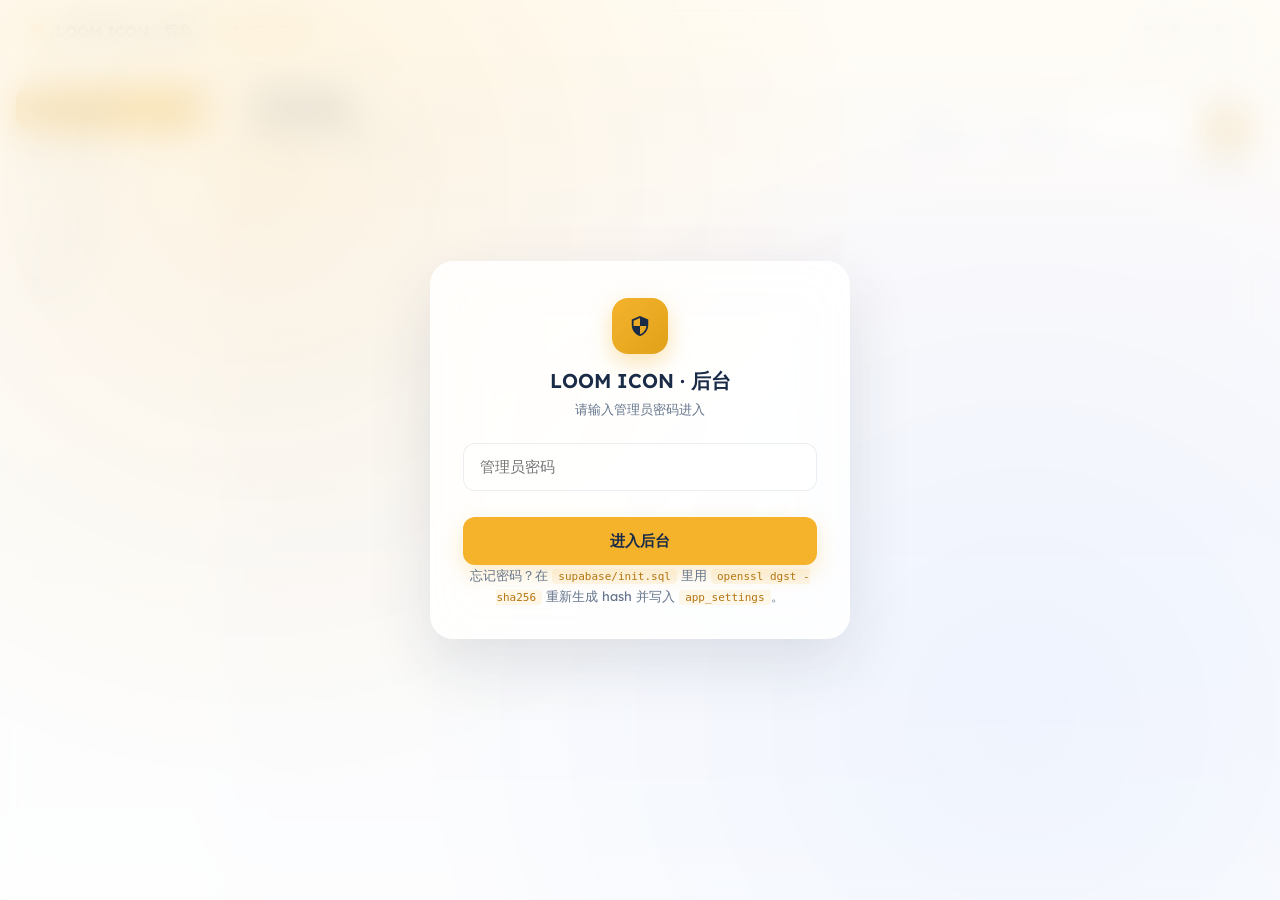
==== admin.html @ 490a71e6 "重构：Supabase 后台管理 + 目录整理 - 新增 admin.html 后台（图标/分类 CRUD、批量上传、数据导入、密码设置） - 数据迁移到 Supabase，移除本地 icon-lis" ====
<!DOCTYPE html>
<html lang="zh-CN">
<head>
<meta charset="UTF-8">
<meta name="viewport" content="width=device-width, initial-scale=1.0">
<title>LOOM ICON · 后台管理</title>

<link rel="icon" href="assets/favicon.png" sizes="32x32" type="image/png">
<link rel="stylesheet" href="https://cdn.jsdelivr.net/npm/font-awesome@4.7.0/css/font-awesome.min.css">
<link rel="preconnect" href="https://fonts.googleapis.com">
<link rel="preconnect" href="https://fonts.gstatic.com" crossorigin>
<link href="https://fonts.googleapis.com/css2?family=Lexend:wght@400;500;600&display=swap" rel="stylesheet">
<link rel="stylesheet" href="css/styles.css">
<link rel="stylesheet" href="css/admin.css">
<style>
  body.admin-page { padding: 0; }
</style>
</head>
<body class="admin-page">

<!-- ============== 登录遮罩 ============== -->
<div class="admin-login-mask" id="admin-login">
  <div class="admin-login-card">
    <div class="admin-login-header">
      <span class="admin-login-logo">
        <svg xmlns="http://www.w3.org/2000/svg" viewBox="0 0 24 24" width="22" height="22" fill="currentColor">
          <path d="M12 1L3 5v6c0 5.55 3.84 10.74 9 12 5.16-1.26 9-6.45 9-12V5l-9-4zm0 10.99h7c-.53 4.12-3.28 7.79-7 8.94V12H5V6.3l7-3.11v8.8z"></path>
        </svg>
      </span>
      <h2>LOOM ICON · 后台</h2>
      <p>请输入管理员密码进入</p>
    </div>
    <input type="password" class="admin-login-input" id="admin-pwd" placeholder="管理员密码" autocomplete="off">
    <p class="admin-login-error" id="admin-pwd-error"></p>
    <button class="admin-login-btn" id="admin-pwd-submit">进入后台</button>
    <p class="admin-login-hint">忘记密码？在 <code>supabase/init.sql</code> 里用 <code>openssl dgst -sha256</code> 重新生成 hash 并写入 <code>app_settings</code>。</p>
  </div>
</div>

<!-- ============== 后台主框架 ============== -->
<div class="admin-shell" id="admin-shell" hidden>

  <!-- 顶部 -->
  <header class="admin-top">
    <div class="admin-top-left">
      <span class="admin-logo">
        <svg xmlns="http://www.w3.org/2000/svg" viewBox="0 0 24 24" width="20" height="20" fill="currentColor">
          <path d="M12 1L3 5v6c0 5.55 3.84 10.74 9 12 5.16-1.26 9-6.45 9-12V5l-9-4z"></path>
        </svg>
        LOOM ICON · 后台
      </span>
      <a class="admin-go-public" href="./index.html" target="_blank">
        <svg xmlns="http://www.w3.org/2000/svg" viewBox="0 0 24 24" width="14" height="14" fill="currentColor"><path d="M14 3v2h3.59l-9.83 9.83 1.41 1.41L19 6.41V10h2V3h-7zM19 19H5V5h7V3H5c-1.11 0-2 .9-2 2v14c0 1.1.89 2 2 2h14c1.1 0 2-.9 2-2v-7h-2v7z"></path></svg>
        打开公开站
      </a>
    </div>
    <div class="admin-top-right">
      <span class="admin-user" id="admin-user">管理员</span>
      <button class="admin-logout" id="admin-logout">退出</button>
    </div>
  </header>

  <div class="admin-body">
    <!-- 侧栏 -->
    <aside class="admin-side">
      <nav class="admin-nav">
        <button class="admin-nav-item active" data-view="icons">
          <svg viewBox="0 0 24 24" width="16" height="16" fill="currentColor"><path d="M12 2C6.48 2 2 6.48 2 12s4.48 10 10 10 10-4.48 10-10S17.52 2 12 2zm-1 17.93c-3.94-.49-7-3.85-7-7.93 0-.62.08-1.21.21-1.79L9 15v1c0 1.1.9 2 2 2v1.93zm6.9-2.54c-.26-.81-1-1.39-1.9-1.39h-1v-3c0-.55-.45-1-1-1H8v-2h2c.55 0 1-.45 1-1V7h2c1.1 1.1 2 2 2 2v3h2c1.1 0 2 .9 2 2v2.93z"></path></svg>
          图标管理
        </button>
        <button class="admin-nav-item" data-view="categories">
          <svg viewBox="0 0 24 24" width="16" height="16" fill="currentColor"><path d="M10 4H4c-1.1 0-2 .9-2 2v12c0 1.1.9 2 2 2h16c1.1 0 2-.9 2-2V8c0-1.1-.9-2-2-2h-8l-2-2z"></path></svg>
          分类管理
        </button>
        <button class="admin-nav-item" data-view="upload">
          <svg viewBox="0 0 24 24" width="16" height="16" fill="currentColor"><path d="M9 16h6v-6h4l-7-7-7 7h4zm-4 2h14v2H5z"></path></svg>
          批量上传
        </button>
        <button class="admin-nav-item" data-view="import">
          <svg viewBox="0 0 24 24" width="16" height="16" fill="currentColor"><path d="M19 9h-4V3H5v1l7 3v6l-7 3v1h14z"></path></svg>
          数据导入
        </button>
        <button class="admin-nav-item" data-view="settings">
          <svg viewBox="0 0 24 24" width="16" height="16" fill="currentColor"><path d="M19.43 12.98c.04-.32.07-.64.07-.98 0-.34-.03-.66-.07-.98l2.11-1.65c.19-.15.24-.42.12-.64l-2-3.46c-.12-.22-.39-.3-.61-.22l-2.49 1c-.52-.4-1.08-.73-1.69-.98l-.38-2.65C14.46 2.18 14.25 2 14 2h-4c-.25 0-.46.18-.49.42l-.38 2.65c-.61.25-1.17.59-1.69.98l-2.49-1c-.23-.09-.49 0-.61.22l-2 3.46c-.13.22-.07.49.12.64l2.11 1.65c-.04.32-.07.65-.07.98 0 .33.03.66.07.98l-2.11 1.65c-.19.15-.24.42-.12.64l2 3.46c.12.22.39.3.61.22l2.49-1c.52.4 1.08.73 1.69.98l.38 2.65c.03.24.24.42.49.42h4c.25 0 .46-.18.49-.42l.38-2.65c.61-.25 1.17-.59 1.69-.98l2.49 1c.23.09.49 0 .61-.22l2-3.46c.12-.22.07-.49-.12-.64l-2.11-1.65zM12 15.5c-1.93 0-3.5-1.57-3.5-3.5s1.57-3.5 3.5-3.5 3.5 1.57 3.5 3.5-1.57 3.5-3.5 3.5z"></path></svg>
          设置
        </button>
      </nav>
    </aside>

    <!-- 主区域 -->
    <main class="admin-main">

      <!-- 图标管理 -->
      <section class="admin-view active" data-view="icons">
        <div class="admin-view-head">
          <div>
            <h1>图标管理</h1>
            <p>共 <span id="icons-total">0</span> 个图标 · 选择分类筛选</p>
          </div>
          <div class="admin-view-tools">
            <select class="admin-select" id="icons-filter-cat">
              <option value="">全部分类</option>
            </select>
            <input type="text" class="admin-input admin-input-search" id="icons-filter-search" placeholder="搜索名称...">
            <button class="admin-btn admin-btn-primary" id="btn-add-icon">+ 新增图标</button>
          </div>
        </div>
        <div class="admin-card-grid" id="icons-grid"></div>
        <div class="admin-empty" id="icons-empty" hidden>暂无图标</div>
      </section>

      <!-- 分类管理 -->
      <section class="admin-view" data-view="categories">
        <div class="admin-view-head">
          <div>
            <h1>分类管理</h1>
            <p>共 <span id="cats-total">0</span> 个分类 · 上锁分类在公开端默认不可见</p>
          </div>
          <div class="admin-view-tools">
            <button class="admin-btn admin-btn-primary" id="btn-add-cat">+ 新增分类</button>
          </div>
        </div>
        <div class="admin-table-wrap">
          <table class="admin-table">
            <thead>
              <tr>
                <th>名称</th><th>Slug</th><th>图标数</th><th>排序</th><th>上锁</th><th>操作</th>
              </tr>
            </thead>
            <tbody id="cats-tbody"></tbody>
          </table>
        </div>
      </section>

      <!-- 批量上传 -->
      <section class="admin-view" data-view="upload">
        <div class="admin-view-head">
          <div>
            <h1>批量上传 SVG</h1>
            <p>支持拖拽 / 选择多个 .svg 文件，自动取文件名作为标题</p>
          </div>
        </div>
        <div class="admin-card">
          <div class="admin-upload-row">
            <label>目标分类</label>
            <select class="admin-select" id="upload-cat"></select>
          </div>
          <div class="admin-upload-drop" id="upload-drop">
            <input type="file" accept=".svg,image/svg+xml" multiple id="upload-files" hidden>
            <p class="admin-upload-hint">点击或拖拽 .svg 文件到此处</p>
            <p class="admin-upload-hint-sub">支持多选，文件名将作为标题（可后续编辑）</p>
          </div>
          <div class="admin-upload-list" id="upload-list"></div>
          <div class="admin-upload-actions">
            <button class="admin-btn admin-btn-primary" id="btn-upload-confirm" disabled>开始上传</button>
            <button class="admin-btn" id="btn-upload-clear">清空</button>
          </div>
          <div class="admin-upload-progress" id="upload-progress" hidden>
            <div class="admin-progress-bar"><div class="admin-progress-fill" id="upload-progress-fill"></div></div>
            <p id="upload-progress-text">0 / 0</p>
          </div>
        </div>
      </section>

      <!-- 数据导入 -->
      <section class="admin-view" data-view="import">
        <div class="admin-view-head">
          <div>
            <h1>数据导入</h1>
            <p>将本地的 icon-list.json 一次性导入到 Supabase（按分类名匹配，已存在同名分类会复用）</p>
          </div>
        </div>
        <div class="admin-card">
          <div class="admin-upload-drop" id="import-drop">
            <input type="file" accept=".json,application/json" id="import-file" hidden>
            <p class="admin-upload-hint">点击或拖拽 icon-list.json 到此处</p>
            <p class="admin-upload-hint-sub">导入前会自动匹配/创建分类</p>
          </div>
          <div class="admin-import-preview" id="import-preview"></div>
          <div class="admin-upload-actions">
            <button class="admin-btn admin-btn-primary" id="btn-import-confirm" disabled>开始导入</button>
            <button class="admin-btn" id="btn-import-clear">清空</button>
          </div>
          <div class="admin-upload-progress" id="import-progress" hidden>
            <div class="admin-progress-bar"><div class="admin-progress-fill" id="import-progress-fill"></div></div>
            <p id="import-progress-text">0 / 0</p>
          </div>
        </div>
      </section>

      <!-- 设置 -->
      <section class="admin-view" data-view="settings">
        <div class="admin-view-head">
          <div>
            <h1>设置</h1>
            <p>修改管理员密码 / 解锁密码</p>
          </div>
        </div>
        <div class="admin-card admin-settings-card">
          <h3>修改后台管理员密码</h3>
          <input type="password" class="admin-input" id="new-admin-pwd" placeholder="新管理员密码">
          <button class="admin-btn admin-btn-primary" id="btn-change-admin">修改</button>
          <hr>
          <h3>修改公开端解锁密码</h3>
          <input type="password" class="admin-input" id="new-unlock-pwd" placeholder="新解锁密码">
          <button class="admin-btn admin-btn-primary" id="btn-change-unlock">修改</button>
        </div>
      </section>

    </main>
  </div>
</div>

<!-- ============== 图标编辑/新增 弹窗 ============== -->
<div class="admin-modal" id="icon-modal" hidden>
  <div class="admin-modal-mask"></div>
  <div class="admin-modal-card">
    <button class="admin-modal-close" data-close="icon-modal">×</button>
    <h2 id="icon-modal-title">新增图标</h2>
    <div class="admin-form-row">
      <label>名称</label>
      <input type="text" class="admin-input" id="im-name" placeholder="图标名称（中文）">
    </div>
    <div class="admin-form-row">
      <label>分类</label>
      <select class="admin-select" id="im-cat"></select>
    </div>
    <div class="admin-form-row">
      <label>排序（数字越小越靠前）</label>
      <input type="number" class="admin-input" id="im-order" value="0">
    </div>
    <div class="admin-form-row">
      <label>SVG 代码</label>
      <textarea class="admin-input admin-textarea" id="im-svg" rows="6"></textarea>
    </div>
    <div class="admin-form-row">
      <label>预览</label>
      <div class="admin-preview-box" id="im-preview"></div>
    </div>
    <div class="admin-form-actions">
      <button class="admin-btn" data-close="icon-modal">取消</button>
      <button class="admin-btn admin-btn-primary" id="im-save">保存</button>
    </div>
  </div>
</div>

<!-- ============== 分类编辑/新增 弹窗 ============== -->
<div class="admin-modal" id="cat-modal" hidden>
  <div class="admin-modal-mask"></div>
  <div class="admin-modal-card">
    <button class="admin-modal-close" data-close="cat-modal">×</button>
    <h2 id="cat-modal-title">新增分类</h2>
    <div class="admin-form-row">
      <label>分类名</label>
      <input type="text" class="admin-input" id="cm-name" placeholder="分类显示名">
    </div>
    <div class="admin-form-row">
      <label>Slug（用于程序标识，只能英文/数字/-）</label>
      <input type="text" class="admin-input" id="cm-slug" placeholder="english-slug">
    </div>
    <div class="admin-form-row">
      <label>排序</label>
      <input type="number" class="admin-input" id="cm-order" value="0">
    </div>
    <div class="admin-form-row">
      <label class="admin-toggle-label">
        <input type="checkbox" id="cm-locked">
        <span>上锁（公开端默认不可见）</span>
      </label>
    </div>
    <div class="admin-form-actions">
      <button class="admin-btn" data-close="cat-modal">取消</button>
      <button class="admin-btn admin-btn-primary" id="cm-save">保存</button>
    </div>
  </div>
</div>

<!-- Toast -->
<div class="admin-toast-host" id="admin-toast-host"></div>

<script src="js/config.js"></script>
<script src="js/supabase.js"></script>
<script src="js/admin.js"></script>
</body>
</html>
---- css/styles.css ----
/* 基础重置 - 精简版 */
* {
  margin: 0;
  padding: 0;
  box-sizing: border-box;
}

body {
  font-family: sans-serif;
  background-color: #fff;
  /* 通透渐变画布：顶部暖奶油 → 浅蓝灰 → 纯白，增加中间过渡色让分界更柔和 */
  background-image: linear-gradient(180deg,
    #fdf6e8 0%,
    #f9f1e3 100px,
    #f3eef3 260px,
    #eef1f9 520px,
    #f4f6fa 800px,
    #ffffff calc(100% - 40px));
  background-repeat: no-repeat;
  min-height: 1024px;
  scroll-behavior: smooth;
  scroll-padding-top: 80px;
}

/* 头部核心样式 */
header {
  /* 顶部 bar 去掉独立背景，和下方渐变画布自然融为一体 */
  background-color: transparent !important;
  padding: 1rem 2rem;
  width: 100%;
}

.header-container {
  max-width: 1560px;
  margin: 0 auto;
  display: flex;
  align-items: center;
  justify-content: space-between;
  padding: 0 160px;
  width: 100%;
}

/* Logo样式 - 仅保留必要!important */
.logo {
  font-size: 0.75rem;
  color: #1a2b48;
  font-family: 'Lexend', sans-serif;
  font-weight: 300;
  letter-spacing: 1px;
  text-transform: uppercase;
  margin-left: 0;
  background: url(../assets/logo.svg) left center no-repeat;
  background-size: 24px 24px !important;
  padding-left: 34px;
  height: 40px;
  line-height: 40px;
  display: inline-block;
  background-color: transparent;
}

/* 头部右侧按钮容器 - GitHub+锁按钮 */
.header-right {
  display: flex;
  align-items: center;
  padding: 0;
  margin-right: 0;
  gap: 8px;
}

/* GitHub按钮 - 无冗余!important */
.github-btn {
  display: inline-flex;
  align-items: center;
  justify-content: center;
  width: 36px;
  height: 36px;
  border-radius: 8px;
  color: #333;
  text-decoration: none;
  transition: background-color 0.2s ease;
  background-color: transparent;
  margin-right: 0;
  padding: 4px;
}

.github-btn:hover {
  background-color: #e1e6f0;
  color: #000;
}

.github-logo {
  display: flex;
  align-items: center;
  justify-content: center;
  width: 100%;
  height: 100%;
}

.github-logo svg {
  display: block;
  flex-shrink: 0;
  width: 18px;
  height: 18px;
}

/* 锁按钮 - 与GitHub按钮统一 */
.auth-btn {
  display: inline-flex;
  align-items: center;
  justify-content: center;
  width: 36px;
  height: 36px;
  border-radius: 8px;
  color: inherit;
  background-color: transparent;
  border: none;
  cursor: pointer;
  transition: background-color 0.2s ease;
  padding: 4px;
}

.auth-btn svg {
  display: block;
  flex-shrink: 0;
  width: 20px;
  height: 20px;
}

.auth-btn:hover {
  background-color: #e1e6f0;
}

/* 管理员后台入口按钮（和 GitHub / 锁按钮同风格） */
.admin-btn {
  display: inline-flex;
  align-items: center;
  justify-content: center;
  width: 36px;
  height: 36px;
  border-radius: 8px;
  color: inherit;
  background-color: transparent;
  text-decoration: none;
  cursor: pointer;
  transition: background-color 0.2s ease;
  padding: 4px;
}
.admin-btn svg {
  display: block;
  flex-shrink: 0;
  width: 20px;
  height: 20px;
}
.admin-btn:hover {
  background-color: #e1e6f0;
}

/* 深色模式适配 - 头部按钮 */
@media (prefers-color-scheme: dark) {
  .github-btn, .auth-btn, .admin-btn {
    color: #fff;
  }
  .github-btn:hover, .auth-btn:hover, .admin-btn:hover {
    background-color: #444;
  }
}

.all-icons-btn, .collect-btn {
  display: none;
}

/* 标题横幅 - 精简冗余!important */
.title-banner {
  display: flex;
  align-items: center;
  justify-content: center;
  margin-bottom: 16px;
  position: relative;
}

.banner-right-wrap {
  background-color: rgba(255, 255, 255, 0.55);
  backdrop-filter: blur(12px) saturate(1.5);
  -webkit-backdrop-filter: blur(12px) saturate(1.5);
  border: 1px solid rgba(255, 255, 255, 0.7);
  box-shadow: 0 6px 20px rgba(245, 179, 44, 0.08);
  border-radius: 9999px;
  display: inline-flex;
  align-items: center;
  height: 36px;
  padding-right: 20px;
  position: relative;
  width: fit-content;
}

.banner-left {
  background-color: #000;
  color: #F5B32C;
  font-size: 14px;
  font-weight: 500;
  padding: 0 12px;
  line-height: 28px;
  border-radius: 9999px;
  letter-spacing: 1px;
  font-family: 'Lexend', sans-serif;
  text-transform: uppercase;
  position: absolute;
  left: 4px;
  top: 4px;
  bottom: 4px;
  margin: auto 0;
  height: 28px;
}

.banner-right {
  color: #64748b;
  font-size: 13px;
  font-weight: 400;
  font-family: 'Lexend', sans-serif;
  text-transform: uppercase;
  padding-left: calc(80px + 4px + 16px);
  white-space: nowrap;
  line-height: 40px;
}

/* Hero区域 - 精简版 */
.hero {
  background-color: transparent;
  padding: 6rem 2rem 8rem;
  text-align: center;
  position: relative;
  min-height: 320px;
  overflow: hidden;
}

/* 通透氛围光斑：暖黄(左) + 淡蓝(右)，营造柔和呼吸感 */
.hero::before,
.hero::after {
  content: "";
  position: absolute;
  border-radius: 50%;
  pointer-events: none;
  z-index: 0;
  filter: blur(60px);
}
.hero::before {
  width: 680px;
  height: 680px;
  top: -240px;
  left: -160px;
  background: radial-gradient(circle, rgba(245, 179, 44, 0.24) 0%, rgba(245, 179, 44, 0.08) 30%, rgba(245, 179, 44, 0.02) 55%, transparent 80%);
}
.hero::after {
  width: 720px;
  height: 720px;
  bottom: -320px;
  right: -200px;
  background: radial-gradient(circle, rgba(148, 182, 255, 0.22) 0%, rgba(148, 182, 255, 0.07) 30%, rgba(148, 182, 255, 0.02) 55%, transparent 80%);
}

.hero > * {
  position: relative;
  z-index: 1;
  margin-top: 0;
  margin-bottom: 1.5rem;
}

.hero h1 {
  font-size: 2.5rem;
  color: #111827;
  margin-bottom: 1.5rem;
  font-family: 'Lexend', sans-serif;
  font-weight: 500;
  letter-spacing: 1px;
  text-transform: uppercase;
}

.hero p {
  font-size: 1rem;
  color: #64748b;
  max-width: 800px;
  margin: 0 auto 2rem;
  line-height: 1.6;
}

.features {
  display: flex;
  justify-content: center;
  gap: 3rem;
  flex-wrap: wrap;
  margin-bottom: 0;
}

.feature-item {
  display: flex;
  align-items: center;
  gap: 0.8rem;
  color: #374151;
  font-size: 1rem;
}

.feature-item svg {
  color: #F5B32C;
  width: 24px;
  height: 24px;
}

/* 搜索区域 - 保留核心粘性，精简冗余!important */
.search-section {
  max-width: 1560px;
  margin: -2rem auto 4rem;
  padding: 0 160px;
  position: sticky;
  top: 24px;
  z-index: 999;
  width: 100%;
  min-height: 72px;
  transform: translateZ(0);
}

.search-container {
  display: flex;
  align-items: center;
  /* 通透玻璃：更透的底 + 更强的模糊饱和度，悬浮时隐约透出下层渐变 */
  background: rgba(255, 255, 255, 0.62);
  backdrop-filter: blur(18px) saturate(1.6);
  -webkit-backdrop-filter: blur(18px) saturate(1.6);
  border-radius: 16px;
  box-shadow: 0 4px 16px rgba(31, 38, 60, 0.04), 0 16px 44px rgba(31, 38, 60, 0.07);
  width: 100%;
  height: 72px;
  position: relative;
  border: 1px solid rgba(255, 255, 255, 0.85);
  padding: 0;
}

.custom-select-wrapper {
  position: relative;
  width: 180px;
  height: 100%;
  padding: 0 16px;
  border-right: 1px solid rgba(229, 231, 235, 0.5);
  z-index: 100;
  background: transparent;
  border-top-left-radius: 16px;
  border-bottom-left-radius: 16px;
}

.custom-select-btn {
  display: flex;
  align-items: center;
  justify-content: space-between;
  width: 100%;
  height: 100%;
  cursor: pointer;
  color: #374151;
  font-size: 16px;
  background: transparent;
  border: none;
  outline: none;
}

.select-icon {
  width: 24px;
  height: 24px;
  color: #64748b;
  flex-shrink: 0;
  transition: transform 0.2s ease;
}

.custom-select-wrapper.open .select-icon {
  transform: rotate(180deg);
}

.custom-select-list {
  /* 移出 search-container 后由 JS 根据按钮位置动态定位 */
  position: absolute;
  top: 0;
  left: 0;
  width: 180px;
  /* 降低不透明度，让 backdrop-filter 的毛玻璃感真正可见 */
  background: rgba(255, 255, 255, 0.48);
  backdrop-filter: blur(26px) saturate(1.8);
  -webkit-backdrop-filter: blur(26px) saturate(1.8);
  border-radius: 16px;
  border: 1px solid rgba(255, 255, 255, 0.8);
  box-shadow: 0 20px 50px rgba(31, 38, 60, 0.12);
  z-index: 9999;
  height: 0;
  overflow: hidden;
  opacity: 0;
  pointer-events: none;
  transform: translateY(-8px);
  transition: height 0.2s ease, opacity 0.2s ease, transform 0.2s ease;
  padding: 4px 0;
}

.custom-select-list.open {
  height: auto;
  opacity: 1;
  pointer-events: auto;
  overflow-y: auto;
  transform: translateY(0);
}

/* 下拉选项 - 精简版 */
.select-option {
  padding: 0 16px;
  height: 72px;
  line-height: 72px;
  cursor: pointer;
  color: #374151;
  font-size: 15px;
  opacity: 0;
  transform: translateY(10px);
  transition: all 0.2s ease;
  border-radius: 8px;
  margin: 4px 8px;
  background: transparent;
  display: flex;
  align-items: center;
  gap: 8px;
}

.option-icon {
  display: none;
  width: 18px;
  height: 18px;
  flex-shrink: 0;
  color: #374151;
}

.option-text {
  display: inline-block;
}

.custom-select-list.open .select-option {
  opacity: 1;
  transform: translateY(0);
}

.select-option:hover {
  background-color: rgba(243, 244, 246, 0.6);
  color: #F5B32C;
}

.select-option:hover .option-icon {
  color: #F5B32C;
}

.select-option.active {
  color: #F5B32C;
  font-weight: 500;
}

.select-option.active .option-icon {
  color: #F5B32C;
}

/* 搜索输入框 - 精简版 */
.search-input {
  flex: 1;
  padding: 0 20px;
  border: none;
  outline: none;
  font-size: 16px;
  color: #333;
  height: 100%;
  background: transparent;
  order: 1;
}

input[type="text"] {
  -webkit-appearance: none;
  appearance: none;
}

.search-input::placeholder {
  color: #bcc1cc;
  opacity: 1;
}

.search-icon-wrap {
  display: flex;
  align-items: center;
}

.search-icon {
  display: flex;
  align-items: center;
  justify-content: center;
  width: 24px;
  height: 24px;
  margin: 0 24px;
  cursor: pointer;
  transition: all 0.2s ease;
}

.search-icon svg {
  width: 100%;
  height: 100%;
  display: block;
}

.search-input:focus ~ .search-icon-wrap .search-icon svg path,
.search-input:not(:placeholder-shown) ~ .search-icon-wrap .search-icon svg path {
  fill: #F5B32C;
}

/* 图标网格区域 - 精简版 */
.icon-grid-section {
  max-width: 1560px;
  margin: 0 auto;
  padding: 0 160px 4rem;
  width: 100%;
}

.icons-inner-container {
  width: 100%;
  padding: 0 20px;
  margin: 0 auto;
}

.category-wrapper {
  width: 100%;
  max-width: 1200px;
  margin: 0 auto;
  position: relative;
}

.category-title {
  font-size: 1rem;
  color: #111827;
  font-weight: 600;
  margin: 2rem 0 1.5rem 0;
  text-align: left;
  width: 100%;
}

/* 图标网格 - 核心样式保留 */
.icon-grid {
  display: grid;
  grid-template-columns: repeat(auto-fill, minmax(120px, 1fr));
  gap: 2rem;
  width: 100%;
  max-width: 1200px;
  margin: 0 auto;
}

.icon-card {
  width: 120px;
  height: 120px;
  display: flex;
  flex-direction: column;
  align-items: center;
  justify-content: center;
  background: rgba(255, 255, 255, 0.55);
  backdrop-filter: blur(10px) saturate(1.4);
  -webkit-backdrop-filter: blur(10px) saturate(1.4);
  border: 1px solid rgba(245, 179, 44, 0.12);
  border-radius: 0.8rem;
  position: relative;
  transition: all 0.4s ease;
  overflow: hidden;
  margin: 0;
  padding: 10px 0;
}

.icon-card:hover {
  border-color: rgba(245, 179, 44, 0.5);
  transform: scale(1.2);
  box-shadow: 0 18px 40px rgba(31, 38, 60, 0.09), 0 2px 10px rgba(31, 38, 60, 0.05);
  background: rgba(255, 255, 255, 0.85);
  z-index: 10;
}

.icon-svg {
  width: 24px;
  height: 24px;
  margin-bottom: 12px;
  display: flex;
  align-items: center;
  justify-content: center;
  overflow: hidden;
  transition: transform 0.4s ease;
  transform-origin: center;
}

.icon-svg svg {
  width: 100%;
  height: 100%;
  object-fit: contain;
}

.icon-card:hover .icon-svg {
  transform: scale(1.3);
}

.icon-name {
  font-size: 14px;
  color: #afb7c7;
  transform: translateY(10px);
  transition: all 0.4s ease-out;
  position: relative;
  white-space: nowrap;
  opacity: 1;
}

.icon-card:hover .icon-name {
  transform: translateY(-5px);
  opacity: 0;
}

.icon-actions {
  position: absolute;
  bottom: -20px;
  display: flex;
  gap: 0.5rem;
  opacity: 0;
  transition: all 0.3s ease;
  z-index: 2;
}

.icon-card:hover .icon-actions {
  bottom: 12px;
  opacity: 1;
}

/* 图标操作按钮 - 精简版 */
.icon-btn {
  width: 36px;
  height: 36px;
  border-radius: 0.6rem;
  display: flex;
  align-items: center;
  justify-content: center;
  border: none;
  cursor: pointer;
  transition: all 0.3s cubic-bezier(0.4, 0, 0.2, 1);
  position: relative;
  overflow: hidden;
  margin: 0 2px;
  transform-origin: center;
}

.icon-card:hover .icon-btn {
  transform: scale(0.8);
}

.download-btn {
  background-color: #F5B32C;
  color: #000;
}

.download-btn:hover {
  background-color: #e0a21a;
}

.copy-btn {
  background-color: #e5e7eb;
  color: #374151;
}

.copy-btn:hover {
  background-color: #d1d5db;
}

.icon-btn svg {
  width: 18px;
  height: 18px;
}

/* 空状态 */
.empty-state {
  text-align: center;
  padding: 2rem;
  color: #64748b;
  font-size: 1.1rem;
  background: rgba(255, 255, 255, 0.8);
  border-radius: 16px;
  margin: 2rem auto;
  max-width: 1200px;
}

/* 页脚 - 精简版 */
footer {
  background-color: transparent;
  border-top: 1px solid rgba(226, 232, 240, 0.6);
  padding: 2rem;
  text-align: center;
  color: #94a3b8;
  font-size: 0.875rem;
}

footer .admin-entry-link {
  color: #94a3b8;
  text-decoration: none;
  border-bottom: 1px dotted rgba(245, 179, 44, 0.4);
  transition: color 0.15s ease;
}
footer .admin-entry-link:hover {
  color: #F5B32C;
}

/* 导航链接 - 精简版 */
.nav-links {
  display: none;
  gap: 2rem;
}

.nav-links a {
  color: #64748b;
  text-decoration: none;
}

.nav-links a:hover {
  color: #F5B32C;
}

@media (min-width: 768px) {
  .nav-links {
    display: flex;
  }
}

/* 密码验证弹窗 - 核心优化：高权重选择器，无冗余!important */
.auth-modal {
  position: fixed;
  top: 0;
  left: 0;
  width: 100vw;
  height: 100vh;
  z-index: 99999;
  display: none;
  box-sizing: border-box;
  overflow: hidden;
}

.auth-modal-mask {
  position: absolute;
  top: 0;
  left: 0;
  width: 100%;
  height: 100%;
  background: rgba(0, 0, 0, 0.5);
  z-index: 1;
  opacity: 0;
  transition: opacity 0.3s ease-out;
}

/* 弹窗头部 - 标题+关闭按钮对齐 */
.auth-header {
  display: flex;
  align-items: center;
  justify-content: space-between;
  width: 100%;
  margin-bottom: 16px;
}

.auth-modal-content {
  position: absolute;
  top: 50%;
  left: 50%;
  z-index: 2;
  width: 100%;
  max-width: 380px;
  background: #fff !important;
  border: 1px solid #e5e7eb;
  border-radius: 12px;
  padding: 24px 24px 30px;
  box-sizing: border-box;
  box-shadow: 0 8px 24px rgba(0, 0, 0, 0.08);
  opacity: 0;
  transform: translate(-50%, -60%) scale(0.98);
  transition: all 0.3s ease-out;
}

/* 弹窗动画触发 */
.auth-modal.show .auth-modal-mask {
  opacity: 0.5;
}

.auth-modal.show .auth-modal-content {
  opacity: 1;
  transform: translate(-50%, -50%) scale(1);
}

/* 关闭按钮 - 液态玻璃轻样式 */
.auth-close-btn {
  width: 36px;
  height: 36px;
  border: none;
  background: #f2f4f9;
  color: #64748b;
  font-size: 24px;
  cursor: pointer;
  display: flex;
  align-items: center;
  justify-content: center;
  padding: 0;
  border-radius: 50%;
  transition: all 0.2s ease;
}

.auth-close-btn:hover {
  color: #F5B32C;
  background: #f6f7fd;
}

/* 弹窗标题 - 加粗 */
.auth-title {
  font-size: 18px;
  color: #1a2b48;
  margin: 0;
  font-weight: 600;
  font-family: 'Lexend', sans-serif;
  letter-spacing: 1px;
}

/* 弹窗输入框 - 核心：默认聚焦占位符浅灰 + 密码圆点黑色 + 无框 */
.auth-modal-content .auth-input {
  width: 100%;
  height: 44px;
  border: none;
  outline: none;
  box-shadow: none;
  border-radius: 8px;
  padding: 0 16px;
  font-size: 16px;
  color: #000 !important; /* 强制密码圆点为黑色 */
  margin-bottom: 8px;
  background: #f2f4f9;
  -webkit-appearance: none;
  appearance: none;
  /* 密码框专属：固定掩码样式，继承黑色 */
  -webkit-text-security: disc;
  text-security: disc;
}

/* 终极修复：弹窗输入框 所有状态占位符强制浅灰#9ca3af，聚焦永不黑！全浏览器适配 */
/* 核心：1. 隔离输入框color继承 2. 破解webkit内核聚焦样式锁 3. 全内核前缀 4. 最高权重 */
.auth-modal-content .auth-input {
  /* 新增：占位符文字独立颜色，不继承输入框的#000（密码圆点） */
  --placeholder-color: #9ca3af !important;
}

/* 标准+全内核占位符：默认状态 */
.auth-modal-content .auth-input::placeholder,
.auth-modal-content .auth-input::-webkit-input-placeholder,
.auth-modal-content .auth-input::-moz-placeholder,
.auth-modal-content .auth-input:-ms-input-placeholder,
.auth-modal-content .auth-input:-moz-placeholder {
  color: var(--placeholder-color) !important; /* 用变量隔离，防止继承 */
  opacity: 1 !important;                      /* 强制不透明，浏览器默认会降透明度 */
  font-size: 16px !important;
  font-weight: 400 !important;
  pointer-events: none !important;            /* 彻底阻止浏览器修改占位符样式 */
  transition: all 0.2s ease !important;
}

/* 核心破解：webkit/Chrome/Edge 聚焦状态占位符（专属伪类，普通focus压不住） */
.auth-modal-content .auth-input:focus::-webkit-input-placeholder {
  color: var(--placeholder-color) !important;
  opacity: 0.8 !important; /* 聚焦时轻微降一点透明度，更美观，不想降就设1 */
}

/* 标准+Firefox/IE 聚焦状态占位符 */
.auth-modal-content .auth-input:focus::placeholder,
.auth-modal-content .auth-input:focus::-moz-placeholder,
.auth-modal-content .auth-input:focus:-ms-input-placeholder,
.auth-modal-content .auth-input:focus:-moz-placeholder {
  color: var(--placeholder-color) !important;
  opacity: 0.8 !important;
}

/* 兜底：输入框有内容时隐藏占位符，防止异常显示 */
.auth-modal-content .auth-input:not(:focus):not(:placeholder-shown)::placeholder {
  opacity: 0 !important;
}

/* 弹窗错误提示 */
.auth-error {
  color: #dc3545;
  font-size: 14px;
  margin: 0 0 16px 0;
  height: 16px;
  line-height: 16px;
  text-align: center;
}

/* 7天免密 */
.auth-remember {
  display: flex;
  align-items: center;
  color: #64748b;
  font-size: 14px;
  margin-bottom: 16px;
  cursor: pointer;
}

.auth-remember input {
  margin-right: 8px;
  width: 16px;
  height: 16px;
  cursor: pointer;
  accent-color: #F5B32C;
}

/* 验证按钮：黄底黑字 + 鼠标跟随【纯正圆】扩散动画（hover→黑底黄字）最终版 */
.auth-modal-content .auth-submit-btn {
  width: 100%;
  height: 48px;
  background: #F5B32C; /* 初始黄底 */
  color: #000; /* 初始黑字 */
  border: none;
  border-radius: 10px;
  font-size: 16px;
  font-weight: 600;
  cursor: pointer;
  font-family: 'Lexend', sans-serif;
  letter-spacing: 1px;
  box-shadow: 0 4px 12px rgba(245, 179, 44, 0.2), inset 0 1px 0 rgba(255, 255, 255, 0.6);
  user-select: none;
  position: relative; /* 伪元素定位用 */
  overflow: hidden; /* 隐藏扩散超出部分 */
  z-index: 1;
  --x: 50%; /* 鼠标X坐标（JS赋值） */
  --y: 50%; /* 鼠标Y坐标（JS赋值） */
  /* 文字/位移/阴影过渡，与扩散动画同步 */
  transition: color 0.9s ease, transform 0.4s ease, box-shadow 0.4s ease;
}

/* 扩散层：伪元素实现【纯正圆】核心：固定直径，基于对角线计算，永不拉伸 */
.auth-modal-content .auth-submit-btn::before {
  content: '';
  position: absolute;
  top: var(--y);
  left: var(--x);
  width: 0;
  height: 0;
  background: #000; /* 扩散黑色正圆 */
  border-radius: 50%; /* 强制正圆，关键属性 */
  z-index: -1;
  /* 核心：精准过渡宽高，动画丝滑，与文字变色同步 */
  transition: width 0.4s cubic-bezier(0.3, 0, 0.2, 1), height 0.4s cubic-bezier(0.3, 0, 0.2, 1);
  transform: translate(-50%, -50%); /* 让正圆严格以鼠标落点为中心，不偏移 */
  will-change: width, height; /* 新增这1行，保证移出动画丝滑 */
}

/* hover状态：文字变黄 + 保留上移/阴影加深 */
.auth-modal-content .auth-submit-btn:hover {
  color: #F5B32C; /* 文字变黄 */
  transform: translateY(-1px);
  box-shadow: 0 6px 16px rgba(245, 179, 44, 0.3), inset 0 1px 0 rgba(255, 255, 255, 0.7);
}
/* 核心修复：hover时扩散层设【固定大直径正圆】，覆盖整个矩形按钮，永不椭圆 */
.auth-modal-content .auth-submit-btn:hover::before {
  width: 600px; /* 固定正圆直径，足够覆盖按钮（适配弹窗380px宽度） */
  height: 600px; /* 宽高相等 = 纯正圆，关键！ */
}

/* 点击active状态：复位所有效果，正圆收缩消失 */
.auth-modal-content .auth-submit-btn:active {
  transform: translateY(0);
  color: #000; /* 点击文字临时回黑 */
  box-shadow: 0 2px 8px rgba(245, 179, 44, 0.2), inset 0 1px 0 rgba(255, 255, 255, 0.5);
}
.auth-modal-content .auth-submit-btn:active::before {
  width: 0;
  height: 0; /* 点击正圆瞬间收缩 */
}

/* 手机端适配：按钮高度变44px，正圆动画同步，无需改直径（400px足够覆盖） */
@media (max-width: 768px) {
  .auth-modal-content .auth-submit-btn {
    height: 44px;
  }
}

/* 授权后显示LOGO/OMC表情分类（修正：OMC→OMC表情，匹配Python生成的分类名） */
.select-option[data-cat="LOGO"],
.select-option[data-cat="OMC表情"], /* 修正1 */
[data-cat="LOGO"],
[data-cat="OMC表情"] { /* 修正2 */
  display: none;
}

body.auth-ok .select-option[data-cat="LOGO"],
body.auth-ok .select-option[data-cat="OMC表情"], /* 修正3 */
body.auth-ok [data-cat="LOGO"],
body.auth-ok [data-cat="OMC表情"] { /* 修正4 */
  display: block;
}

/* 手机端适配 - 全精简版，保留核心效果 */
@media (max-width: 768px) {
  /* 头部 */
  header {
    padding: 0.8rem 1rem;
  }
  .header-container {
    padding: 0 20px;
  }
  .logo {
    font-size: 0.6rem;
    padding-left: 34px;
  }
  .nav-links {
    gap: 1rem;
  }
  .auth-btn {
    padding: 2px;
  }

  /* 标题横幅 */
  .title-banner {
    width: 68%;
    margin: 0 auto 16px;
    overflow: visible;
    position: relative;
  }
  .banner-right-wrap {
    height: 36px;
    width: 100%;
    transform: scale(0.7);
    transform-origin: left center;
    width: auto;
    min-width: 100%;
  }
  .banner-left {
    font-size: 12px;
    padding: 0 10px;
    height: 28px;
    line-height: 28px;
    left: 4px;
    top: 4px;
    bottom: 4px;
    white-space: nowrap;
    z-index: 2;
  }
  .banner-right {
    font-size: 12px;
    line-height: 36px;
    padding-left: calc(70px + 4px + 10px);
    white-space: nowrap;
    overflow: visible;
    text-overflow: clip;
    width: auto;
  }
  .title-banner svg, .title-banner i {
    width: 18px;
    height: 18px;
    margin-right: 4px;
  }

  /* Hero */
  .hero {
    padding: 3rem 1rem 4rem;
    min-height: 240px;
  }
  .hero h1 {
    font-size: 1.8rem;
    margin-bottom: 1rem;
  }
  .hero p {
    font-size: 0.9rem;
    max-width: 100%;
    padding: 0 1rem;
    margin-bottom: 1.5rem;
  }
  .features {
    gap: 1.5rem;
    padding: 0 1rem;
  }
  .feature-item {
    font-size: 0.9rem;
    gap: 0.5rem;
  }
  .feature-item svg {
    width: 20px;
    height: 20px;
  }

  /* 搜索区域 */
  .search-section {
    padding: 0 20px;
    margin: -1.5rem auto 2rem;
    top: 12px;
  }
  .search-container {
    height: 60px;
    justify-content: center;
  }
  .custom-select-wrapper {
    display: none;
    width: 120px;
    padding: 0 12px;
  }
  .custom-select-btn {
    font-size: 14px;
  }
  .search-input {
    font-size: 14px;
    padding: 0 20px;
    width: 100%;
  }
  .search-icon {
    margin: 0 16px;
    width: 20px;
    height: 20px;
  }
  .select-option {
    height: 60px;
    line-height: 60px;
    font-size: 14px;
  }
  .select-option[data-cat="全部图标"] .option-icon {
    display: block;
  }
  .select-option[data-cat="全部图标"] .option-text {
    display: none;
  }

  /* 图标网格 */
  .icon-grid-section {
    padding: 0 8px 2rem;
  }
  .icons-inner-container {
    max-width: 100%;
  }
  .category-title {
    font-size: 0.9rem;
    margin: 1.5rem 0 1rem 0;
    padding-left: 10px;
  }
  .icon-grid {
    grid-template-columns: repeat(3, 1fr);
    gap: 10px;
    padding: 0 4px;
  }
  .icon-card {
    aspect-ratio: 1/1;
    width: 100%;
    max-width: 80px;
    height: auto;
    padding: 8px 0;
    margin: 0 auto;
  }
  .icon-svg {
    width: 20px;
    height: 20px;
    margin-bottom: 6px;
  }
  .icon-name {
    font-size: 11px;
    max-width: 70px;
    overflow: hidden;
    text-overflow: ellipsis;
  }
  .icon-actions {
    bottom: -12px;
  }
  .icon-card:hover .icon-actions {
    bottom: 6px;
  }
  .icon-btn {
    width: 28px;
    height: 28px;
  }
  .icon-btn svg {
    width: 14px;
    height: 14px;
  }

  /* 空状态 */
  .empty-state {
    padding: 1.5rem 1rem;
    font-size: 1rem;
  }

  /* 页脚 */
  footer {
    padding: 1.5rem 1rem;
    font-size: 0.8rem;
  }

  /* 弹窗 */
  .auth-modal-content {
    transform: translate(-50%, -50%);
    max-width: none;
    margin: 0 20px;
    padding: 20px 20px 24px;
  }
  .auth-close-btn {
    width: 32px;
    height: 32px;
    font-size: 22px;
  }
  .auth-submit-btn {
    height: 44px;
  }
}

/* 👇 新增：7天无需重复验证 - SVG复选框样式 */
/* 隐藏原生checkbox（保留功能，仅隐藏视觉） */
.auth-remember .remember-checkbox {
  position: absolute;
  width: 0;
  height: 0;
  opacity: 0;
  pointer-events: none;
}
/* 复选框基础布局：SVG+文字水平对齐，适配弹窗 */
.auth-remember {
  display: inline-flex;
  align-items: center;
  gap: 8px; /* SVG和文字的间距，和整体协调 */
  cursor: pointer;
  user-select: none;
  position: relative;
  margin: 12px 0 20px; /* 上下间距，适配弹窗内输入框/按钮的布局 */
  font-size: 14px; /* 和弹窗文字尺寸一致 */
}
/* 两个SVG统一样式：尺寸防变形，和锁形/关闭按钮协调 */
.auth-remember .uncheck-svg,
.auth-remember .check-svg {
  width: 16px;
  height: 16px;
  flex-shrink: 0; /* 防止被文字压缩 */
  transition: all 0.2s ease; /* 切换轻微过渡，更丝滑 */
}
/* 初始默认状态：显示黑色矩形，隐藏黄色对钩 */
.auth-remember .check-svg {
  display: none;
}
/* 原生选中状态：显示黄色对钩，隐藏黑色矩形（无额外JS） */
.auth-remember .remember-checkbox:checked ~ .check-svg {
  display: block;
}
.auth-remember .remember-checkbox:checked ~ .uncheck-svg {
  display: none;
}
/* 可选优化：鼠标悬浮SVG，轻微变暗，提升交互感 */
.auth-remember:hover .uncheck-svg,
.auth-remember:hover .check-svg {
  opacity: 0.9;
}
/* 新增：内部资源验证 成功/失败 Toast提示（全局居中，和现有提示样式统一） */
.auth-toast {
  position: fixed;
  top: 50%;
  left: 50%;
  transform: translate(-50%, -50%) translateY(10px);
  background: rgba(255, 255, 255, 0.9);
  backdrop-filter: blur(12px);
  -webkit-backdrop-filter: blur(12px);
  border-radius: 16px;
  padding: 16px 24px;
  font-size: 16px;
  font-weight: 500;
  z-index: 999999; /* 比弹窗层级更高，确保不被遮挡 */
  opacity: 0;
  transition: opacity 0.3s ease, transform 0.3s ease;
  box-shadow: 0 8px 32px rgba(0, 0, 0, 0.08);
  border: 1px solid transparent;
  white-space: nowrap; /* 防止文字换行 */
}
/* 成功Toast：主题黄边框+文字，匹配项目主色 */
.auth-toast.success {
  border-color: rgba(245, 179, 44, 0.3);
  color: #F5B32C;
}
/* 失败Toast：红色边框+文字，和弹窗错误提示配色一致 */
.auth-toast.error {
  border-color: rgba(220, 53, 69, 0.3);
  color: #dc3545;
}
/* Toast淡入动画 */
.auth-toast.show {
  opacity: 1;
  transform: translate(-50%, -50%) translateY(0);
}

/* ================= 图标放大预览弹窗 ================= */
/* 图标卡片可点击打开预览 */
.icon-card {
  cursor: pointer;
  -webkit-user-select: none;
  user-select: none;
}

.icon-preview-modal {
  position: fixed;
  top: 0;
  left: 0;
  width: 100vw;
  height: 100vh;
  z-index: 100000; /* 高于密码弹窗(99999) */
  display: none;
  overflow: hidden;
}

.icon-preview-mask {
  position: absolute;
  top: 0;
  left: 0;
  width: 100%;
  height: 100%;
  background: rgba(17, 24, 39, 0.42);
  opacity: 0;
  transition: opacity 0.3s ease;
  z-index: 1;
}

/* 弹窗主体 - 实白底，和左侧图标区明确分开 */
.icon-preview-content {
  position: absolute;
  top: 50%;
  left: 50%;
  z-index: 2;
  width: min(92vw, 620px);
  background: #fff;
  border-radius: 32px;
  padding: 28px;
  box-shadow: 0 24px 64px rgba(17, 24, 39, 0.18);
  opacity: 0;
  transform: translate(-50%, -46%) scale(0.96);
  transition: all 0.28s cubic-bezier(0.4, 0, 0.2, 1);
}

/* 弹窗动画触发 */
.icon-preview-modal.show .icon-preview-mask {
  opacity: 1;
}
.icon-preview-modal.show .icon-preview-content {
  opacity: 1;
  transform: translate(-50%, -50%) scale(1);
}

/* 关闭按钮 */
.icon-preview-close {
  position: absolute;
  top: 14px;
  right: 14px;
  width: 34px;
  height: 34px;
  border: none;
  background: #f2f4f9;
  color: #64748b;
  font-size: 22px;
  line-height: 1;
  cursor: pointer;
  display: flex;
  align-items: center;
  justify-content: center;
  padding: 0;
  border-radius: 50%;
  transition: all 0.2s ease;
  z-index: 3;
}
.icon-preview-close:hover {
  color: #F5B32C;
  background: #f6f7fd;
}

/* 内容布局：左侧大图画板 + 右侧信息/操作区 */
.icon-preview-body {
  display: flex;
  align-items: center;
  gap: 28px;
}

/* 大图画板：比弹窗白底明显深一点的浅灰，确保不融在一起 */
.icon-preview-artboard {
  flex: 0 0 auto;
  width: 260px;
  height: 260px;
  display: flex;
  align-items: center;
  justify-content: center;
  background-color: #eef1f6;
  border-radius: 16px;
  border: 1px solid #e2e8f0;
}

/* 放大展示的图标本身 */
.icon-preview-svg {
  width: 190px;
  height: 190px;
  display: flex;
  align-items: center;
  justify-content: center;
  overflow: visible;
}
.icon-preview-svg svg {
  width: 100%;
  height: 100%;
  display: block;
  object-fit: contain;
}

/* 右侧信息区 */
.icon-preview-meta {
  flex: 1;
  min-width: 0;
  display: flex;
  flex-direction: column;
  align-items: flex-start;
  gap: 10px;
}

.icon-preview-name {
  font-size: 20px;
  color: #1a2b48;
  font-family: 'Lexend', sans-serif;
  font-weight: 600;
  letter-spacing: 0.5px;
  margin: 0;
  word-break: break-all;
}

.icon-preview-cat {
  font-size: 12px;
  color: #64748b;
  background: #f2f4f9;
  padding: 4px 12px;
  border-radius: 999px;
  display: inline-block;
}

/* 操作按钮：下载/复制 */
.icon-preview-actions {
  display: flex;
  gap: 12px;
  flex-wrap: wrap;
  margin-top: 10px;
}

.icon-preview-btn {
  display: inline-flex;
  align-items: center;
  gap: 8px;
  height: 44px;
  padding: 0 18px;
  border: none;
  border-radius: 12px;
  font-size: 14px;
  font-weight: 600;
  cursor: pointer;
  transition: all 0.25s ease;
}
.icon-preview-btn svg {
  width: 18px;
  height: 18px;
  flex-shrink: 0;
}
.icon-preview-btn:active {
  transform: scale(0.96);
}

.preview-download-btn {
  background-color: #F5B32C;
  color: #000;
  box-shadow: 0 4px 12px rgba(245, 179, 44, 0.25);
}
.preview-download-btn:hover {
  background-color: #e0a21a;
  transform: translateY(-1px);
}

.preview-copy-btn {
  background-color: #e5e7eb;
  color: #374151;
}
.preview-copy-btn:hover {
  background-color: #d1d5db;
  transform: translateY(-1px);
}

.icon-preview-tip {
  font-size: 12px;
  color: #b0b8c9;
  margin: 4px 0 0 0;
  line-height: 1.6;
}

/* 移动端适配 */
@media (max-width: 768px) {
  .icon-preview-content {
    width: calc(100vw - 28px);
    max-width: 400px;
    padding: 18px;
  }
  .icon-preview-body {
    flex-direction: column;
    align-items: center;
    gap: 14px;
  }
  .icon-preview-artboard {
    width: min(100%, 250px);
    height: auto;
    aspect-ratio: 1 / 1;
    background-color: #eef1f6;
  }
  .icon-preview-svg {
    width: 62%;
    height: 62%;
    max-width: 170px;
    max-height: 170px;
  }
  .icon-preview-meta {
    align-items: center;
    text-align: center;
  }
  .icon-preview-actions {
    justify-content: center;
  }
  .icon-preview-name {
    font-size: 17px;
  }
}
---- css/admin.css ----
/* ============================================================
   LOOM ICON 后台样式 - 玻璃白卡片 + 黄色 #F5B32C + 渐变画布
   ============================================================ */

/* 主体覆盖：去 padding，渐变背景 */
body.admin-page {
  min-height: 100vh;
  background-color: #f6f7fc;
  background-image: linear-gradient(180deg,
    #fdf6e8 0%,
    #f9f1e3 100px,
    #f3eef3 260px,
    #eef1f9 520px,
    #f4f6fa 800px,
    #ffffff 1100px);
  background-repeat: repeat-y;
  font-family: 'Lexend', -apple-system, sans-serif;
  color: #1a2b48;
}

/* ========== 登录遮罩 ========== */
.admin-login-mask {
  position: fixed;
  inset: 0;
  display: flex;
  align-items: center;
  justify-content: center;
  z-index: 99999;
  background:
    radial-gradient(circle at 20% 20%, rgba(245, 179, 44, 0.12), transparent 50%),
    radial-gradient(circle at 80% 80%, rgba(148, 182, 255, 0.12), transparent 50%),
    rgba(255, 255, 255, 0.7);
  backdrop-filter: blur(20px);
  -webkit-backdrop-filter: blur(20px);
}

.admin-login-card {
  width: min(92vw, 420px);
  background: rgba(255, 255, 255, 0.85);
  backdrop-filter: blur(24px) saturate(1.6);
  -webkit-backdrop-filter: blur(24px) saturate(1.6);
  border: 1px solid rgba(255, 255, 255, 0.85);
  border-radius: 24px;
  padding: 36px 32px 32px;
  box-shadow: 0 24px 64px rgba(31, 38, 60, 0.12);
  text-align: center;
}
.admin-login-header { margin-bottom: 24px; }
.admin-login-logo {
  display: inline-flex;
  align-items: center;
  justify-content: center;
  width: 56px; height: 56px;
  border-radius: 16px;
  background: linear-gradient(135deg, #F5B32C, #e0a21a);
  color: #1a2b48;
  margin-bottom: 14px;
  box-shadow: 0 8px 22px rgba(245, 179, 44, 0.35);
}
.admin-login-card h2 {
  font-size: 20px;
  margin: 0 0 6px;
  font-weight: 600;
}
.admin-login-card p {
  margin: 0;
  color: #64748b;
  font-size: 13px;
}
.admin-login-input {
  width: 100%;
  height: 48px;
  padding: 0 16px;
  border: 1px solid rgba(229, 231, 235, 0.7);
  border-radius: 12px;
  background: rgba(255, 255, 255, 0.8);
  font-size: 15px;
  font-family: inherit;
  color: inherit;
  margin-bottom: 8px;
  transition: border-color 0.2s ease, box-shadow 0.2s ease;
}
.admin-login-input:focus {
  outline: none;
  border-color: #F5B32C;
  box-shadow: 0 0 0 3px rgba(245, 179, 44, 0.18);
}
.admin-login-error {
  margin: 0 0 12px;
  min-height: 18px;
  color: #dc3545;
  font-size: 13px;
  text-align: left;
}
.admin-login-btn {
  width: 100%;
  height: 48px;
  background: #F5B32C;
  color: #1a2b48;
  border: none;
  border-radius: 12px;
  font-size: 15px;
  font-weight: 600;
  cursor: pointer;
  box-shadow: 0 8px 22px rgba(245, 179, 44, 0.25);
  transition: transform 0.15s ease, box-shadow 0.2s ease;
  font-family: inherit;
}
.admin-login-btn:hover { transform: translateY(-1px); box-shadow: 0 10px 26px rgba(245, 179, 44, 0.32); }
.admin-login-btn:active { transform: translateY(0); }
.admin-login-hint {
  margin: 18px 0 0;
  color: #94a3b8;
  font-size: 12px;
  line-height: 1.6;
}
.admin-login-hint code {
  background: rgba(245, 179, 44, 0.1);
  padding: 1px 6px;
  border-radius: 4px;
  font-size: 11px;
  color: #b5760e;
}

/* ========== 主框架 ========== */
.admin-shell {
  display: flex;
  flex-direction: column;
  min-height: 100vh;
}

.admin-top {
  display: flex;
  align-items: center;
  justify-content: space-between;
  padding: 16px 28px;
  background: rgba(255, 255, 255, 0.7);
  backdrop-filter: blur(14px) saturate(1.5);
  -webkit-backdrop-filter: blur(14px) saturate(1.5);
  border-bottom: 1px solid rgba(229, 231, 235, 0.5);
  position: sticky;
  top: 0;
  z-index: 100;
}
.admin-top-left { display: flex; align-items: center; gap: 20px; }
.admin-logo {
  display: inline-flex;
  align-items: center;
  gap: 8px;
  font-weight: 600;
  font-size: 15px;
  color: #1a2b48;
}
.admin-logo svg { color: #F5B32C; }
.admin-go-public {
  display: inline-flex;
  align-items: center;
  gap: 6px;
  padding: 6px 12px;
  border-radius: 8px;
  background: rgba(245, 179, 44, 0.1);
  color: #b5760e;
  font-size: 12px;
  text-decoration: none;
  transition: background 0.15s ease;
}
.admin-go-public:hover { background: rgba(245, 179, 44, 0.2); }
.admin-top-right { display: flex; align-items: center; gap: 14px; }
.admin-user {
  color: #64748b;
  font-size: 13px;
}
.admin-logout {
  padding: 6px 14px;
  background: transparent;
  border: 1px solid rgba(229, 231, 235, 0.8);
  border-radius: 8px;
  color: #64748b;
  font-size: 13px;
  cursor: pointer;
  font-family: inherit;
  transition: all 0.15s ease;
}
.admin-logout:hover { border-color: #dc3545; color: #dc3545; }

.admin-body {
  display: flex;
  flex: 1;
  min-height: 0;
}

/* ========== 侧栏 ========== */
.admin-side {
  width: 220px;
  flex-shrink: 0;
  padding: 24px 16px;
  border-right: 1px solid rgba(229, 231, 235, 0.4);
  background: rgba(255, 255, 255, 0.4);
  backdrop-filter: blur(8px);
  -webkit-backdrop-filter: blur(8px);
}
.admin-nav { display: flex; flex-direction: column; gap: 4px; }
.admin-nav-item {
  display: flex;
  align-items: center;
  gap: 10px;
  padding: 10px 14px;
  background: transparent;
  border: none;
  border-radius: 10px;
  font-size: 14px;
  color: #64748b;
  cursor: pointer;
  text-align: left;
  font-family: inherit;
  transition: all 0.15s ease;
}
.admin-nav-item:hover { background: rgba(245, 179, 44, 0.08); color: #1a2b48; }
.admin-nav-item.active {
  background: linear-gradient(135deg, #F5B32C, #e0a21a);
  color: #1a2b48;
  box-shadow: 0 4px 14px rgba(245, 179, 44, 0.28);
  font-weight: 500;
}

/* ========== 主区域 ========== */
.admin-main {
  flex: 1;
  padding: 28px 36px;
  overflow-x: hidden;
  min-width: 0;
}

.admin-view { display: none; }
.admin-view.active { display: block; animation: fadeUp 0.3s ease; }
@keyframes fadeUp {
  from { opacity: 0; transform: translateY(8px); }
  to { opacity: 1; transform: translateY(0); }
}

.admin-view-head {
  display: flex;
  align-items: flex-end;
  justify-content: space-between;
  margin-bottom: 20px;
  flex-wrap: wrap;
  gap: 16px;
}
.admin-view-head h1 {
  font-size: 24px;
  margin: 0 0 6px;
  font-weight: 600;
}
.admin-view-head p {
  margin: 0;
  color: #64748b;
  font-size: 13px;
}
.admin-view-head p span { color: #F5B32C; font-weight: 600; }
.admin-view-tools {
  display: flex;
  gap: 10px;
  flex-wrap: wrap;
}

/* ========== 通用控件 ========== */
.admin-input, .admin-select {
  height: 38px;
  padding: 0 12px;
  border: 1px solid rgba(229, 231, 235, 0.7);
  border-radius: 10px;
  background: rgba(255, 255, 255, 0.8);
  font-size: 14px;
  font-family: inherit;
  color: inherit;
  outline: none;
  transition: border-color 0.2s, box-shadow 0.2s;
}
.admin-input:focus, .admin-select:focus {
  border-color: #F5B32C;
  box-shadow: 0 0 0 3px rgba(245, 179, 44, 0.18);
}
.admin-input-search { width: 200px; }
.admin-textarea {
  height: auto;
  min-height: 140px;
  padding: 12px;
  font-family: 'SF Mono', Menlo, monospace;
  font-size: 12px;
  line-height: 1.5;
  resize: vertical;
}

.admin-btn {
  height: 38px;
  padding: 0 16px;
  border: 1px solid rgba(229, 231, 235, 0.7);
  border-radius: 10px;
  background: rgba(255, 255, 255, 0.8);
  color: #374151;
  font-size: 14px;
  font-weight: 500;
  font-family: inherit;
  cursor: pointer;
  transition: all 0.15s ease;
}
.admin-btn:hover { background: rgba(255, 255, 255, 0.95); border-color: #cbd5e1; }
.admin-btn:active { transform: scale(0.98); }
.admin-btn:disabled { opacity: 0.5; cursor: not-allowed; }
.admin-btn-primary {
  background: #F5B32C;
  border-color: #F5B32C;
  color: #1a2b48;
  box-shadow: 0 4px 12px rgba(245, 179, 44, 0.25);
}
.admin-btn-primary:hover { background: #e0a21a; border-color: #e0a21a; }
.admin-btn-danger {
  background: transparent;
  border-color: rgba(220, 53, 69, 0.4);
  color: #dc3545;
}
.admin-btn-danger:hover { background: rgba(220, 53, 69, 0.08); }

/* ========== 图标卡片网格 ========== */
.admin-card-grid {
  display: grid;
  grid-template-columns: repeat(auto-fill, minmax(180px, 1fr));
  gap: 16px;
}
.admin-icon-card {
  background: rgba(255, 255, 255, 0.78);
  backdrop-filter: blur(8px);
  -webkit-backdrop-filter: blur(8px);
  border: 1px solid rgba(229, 231, 235, 0.6);
  border-radius: 14px;
  padding: 16px 12px 12px;
  display: flex;
  flex-direction: column;
  align-items: center;
  gap: 10px;
  transition: all 0.2s ease;
  position: relative;
}
.admin-icon-card:hover {
  border-color: rgba(245, 179, 44, 0.4);
  transform: translateY(-2px);
  box-shadow: 0 8px 22px rgba(31, 38, 60, 0.08);
}
.admin-icon-card .admin-icon-thumb {
  width: 64px;
  height: 64px;
  display: flex;
  align-items: center;
  justify-content: center;
  background: #f5f6fa;
  border-radius: 10px;
  overflow: hidden;
}
.admin-icon-card .admin-icon-thumb svg {
  max-width: 100%;
  max-height: 100%;
}
.admin-icon-card .admin-icon-name {
  font-size: 13px;
  color: #1a2b48;
  text-align: center;
  word-break: break-all;
  max-width: 100%;
  line-height: 1.4;
  font-weight: 500;
}
.admin-icon-card .admin-icon-cat-tag {
  font-size: 11px;
  color: #64748b;
  background: rgba(229, 231, 235, 0.6);
  padding: 2px 8px;
  border-radius: 999px;
}
.admin-icon-card .admin-icon-actions {
  display: flex;
  gap: 6px;
  margin-top: 4px;
}
.admin-icon-card .admin-icon-actions .admin-btn {
  height: 28px;
  padding: 0 10px;
  font-size: 12px;
}

/* ========== 卡片（含表单区） ========== */
.admin-card {
  background: rgba(255, 255, 255, 0.78);
  backdrop-filter: blur(12px) saturate(1.4);
  -webkit-backdrop-filter: blur(12px) saturate(1.4);
  border: 1px solid rgba(255, 255, 255, 0.85);
  border-radius: 16px;
  padding: 24px;
  box-shadow: 0 4px 16px rgba(31, 38, 60, 0.04);
}

/* ========== 表格 ========== */
.admin-table-wrap {
  background: rgba(255, 255, 255, 0.78);
  backdrop-filter: blur(8px);
  border-radius: 14px;
  border: 1px solid rgba(229, 231, 235, 0.6);
  overflow: hidden;
}
.admin-table {
  width: 100%;
  border-collapse: collapse;
  font-size: 14px;
}
.admin-table th, .admin-table td {
  padding: 14px 16px;
  text-align: left;
  border-bottom: 1px solid rgba(229, 231, 235, 0.4);
}
.admin-table th {
  background: rgba(245, 179, 44, 0.06);
  font-weight: 600;
  color: #1a2b48;
  font-size: 13px;
  text-transform: uppercase;
  letter-spacing: 0.5px;
}
.admin-table tr:last-child td { border-bottom: none; }
.admin-table tr:hover td { background: rgba(245, 179, 44, 0.04); }
.admin-lock-pill {
  display: inline-flex;
  align-items: center;
  gap: 4px;
  padding: 3px 10px;
  border-radius: 999px;
  font-size: 12px;
  cursor: pointer;
  user-select: none;
  transition: background 0.15s ease;
}
.admin-lock-pill.locked {
  background: rgba(220, 53, 69, 0.12);
  color: #dc3545;
}
.admin-lock-pill.unlocked {
  background: rgba(34, 197, 94, 0.12);
  color: #16a34a;
}
.admin-lock-pill:hover { filter: brightness(0.96); }

/* ========== 模态弹窗 ========== */
.admin-modal {
  position: fixed;
  inset: 0;
  z-index: 9999;
  display: flex;
  align-items: center;
  justify-content: center;
}
.admin-modal[hidden] { display: none; }
.admin-modal-mask {
  position: absolute;
  inset: 0;
  background: rgba(17, 24, 39, 0.5);
  backdrop-filter: blur(6px);
  -webkit-backdrop-filter: blur(6px);
}
.admin-modal-card {
  position: relative;
  width: min(92vw, 560px);
  max-height: 88vh;
  overflow-y: auto;
  background: #fff;
  border-radius: 20px;
  padding: 28px;
  box-shadow: 0 28px 80px rgba(17, 24, 39, 0.24);
  z-index: 1;
  animation: modalUp 0.25s cubic-bezier(0.4, 0, 0.2, 1);
}
@keyframes modalUp {
  from { opacity: 0; transform: translateY(10px) scale(0.97); }
  to { opacity: 1; transform: translateY(0) scale(1); }
}
.admin-modal-card h2 {
  font-size: 18px;
  margin: 0 0 18px;
  font-weight: 600;
}
.admin-modal-close {
  position: absolute;
  top: 14px;
  right: 14px;
  width: 32px;
  height: 32px;
  background: rgba(31, 38, 60, 0.06);
  color: #64748b;
  border: none;
  border-radius: 50%;
  font-size: 22px;
  cursor: pointer;
  display: flex;
  align-items: center;
  justify-content: center;
  line-height: 1;
  padding: 0;
  transition: all 0.15s ease;
}
.admin-modal-close:hover { background: rgba(31, 38, 60, 0.1); color: #1a2b48; }

.admin-form-row { margin-bottom: 16px; }
.admin-form-row > label {
  display: block;
  margin-bottom: 6px;
  font-size: 13px;
  color: #64748b;
  font-weight: 500;
}
.admin-form-row .admin-input,
.admin-form-row .admin-select,
.admin-form-row .admin-textarea {
  width: 100%;
}
.admin-preview-box {
  width: 100%;
  min-height: 80px;
  background: #f5f6fa;
  border-radius: 10px;
  display: flex;
  align-items: center;
  justify-content: center;
  padding: 16px;
}
.admin-preview-box svg { max-width: 60px; max-height: 60px; }
.admin-form-actions {
  display: flex;
  justify-content: flex-end;
  gap: 10px;
  margin-top: 20px;
}

.admin-toggle-label {
  display: inline-flex;
  align-items: center;
  gap: 8px;
  cursor: pointer;
}
.admin-toggle-label input[type="checkbox"] {
  width: 16px;
  height: 16px;
  accent-color: #F5B32C;
}

/* ========== 上传 / 导入 ========== */
.admin-upload-row {
  display: flex;
  align-items: center;
  gap: 12px;
  margin-bottom: 14px;
}
.admin-upload-row > label {
  font-size: 13px;
  color: #64748b;
  min-width: 80px;
}
.admin-upload-row .admin-select { flex: 1; }
.admin-upload-drop {
  border: 2px dashed rgba(245, 179, 44, 0.4);
  border-radius: 14px;
  padding: 36px 16px;
  text-align: center;
  cursor: pointer;
  background: rgba(245, 179, 44, 0.04);
  transition: background 0.15s ease, border-color 0.15s ease;
}
.admin-upload-drop:hover, .admin-upload-drop.dragover {
  background: rgba(245, 179, 44, 0.1);
  border-color: #F5B32C;
}
.admin-upload-hint { margin: 0; font-size: 14px; color: #1a2b48; font-weight: 500; }
.admin-upload-hint-sub { margin: 6px 0 0; font-size: 12px; color: #94a3b8; }

.admin-upload-list {
  margin-top: 16px;
  display: grid;
  grid-template-columns: repeat(auto-fill, minmax(140px, 1fr));
  gap: 12px;
  max-height: 360px;
  overflow-y: auto;
}
.admin-upload-item {
  background: rgba(255, 255, 255, 0.7);
  border: 1px solid rgba(229, 231, 235, 0.6);
  border-radius: 10px;
  padding: 10px;
  display: flex;
  flex-direction: column;
  align-items: center;
  gap: 6px;
  font-size: 12px;
}
.admin-upload-item .thumb-svg {
  width: 48px;
  height: 48px;
  background: #f5f6fa;
  border-radius: 8px;
  display: flex;
  align-items: center;
  justify-content: center;
}
.admin-upload-item .thumb-svg svg { max-width: 100%; max-height: 100%; }
.admin-upload-item .name { color: #1a2b48; word-break: break-all; text-align: center; }
.admin-upload-item .del {
  font-size: 11px;
  color: #dc3545;
  background: none;
  border: none;
  cursor: pointer;
  padding: 2px 6px;
}

.admin-upload-actions { margin-top: 16px; display: flex; gap: 10px; }
.admin-upload-progress { margin-top: 16px; }
.admin-progress-bar {
  height: 8px;
  background: rgba(245, 179, 44, 0.12);
  border-radius: 999px;
  overflow: hidden;
}
.admin-progress-fill {
  height: 100%;
  background: linear-gradient(90deg, #F5B32C, #e0a21a);
  width: 0;
  transition: width 0.2s ease;
}
.admin-upload-progress p { margin: 6px 0 0; font-size: 12px; color: #64748b; }

.admin-import-preview {
  margin-top: 16px;
  background: rgba(245, 179, 44, 0.04);
  border: 1px solid rgba(245, 179, 44, 0.2);
  border-radius: 10px;
  padding: 14px;
  font-size: 13px;
  color: #64748b;
  line-height: 1.6;
}
.admin-import-preview strong { color: #1a2b48; }

/* ========== 设置 ========== */
.admin-settings-card h3 { margin: 0 0 12px; font-size: 15px; font-weight: 600; }
.admin-settings-card .admin-input { width: 100%; margin-bottom: 12px; }
.admin-settings-card hr { margin: 24px 0; border: none; border-top: 1px solid rgba(229, 231, 235, 0.6); }

/* ========== 空状态 ========== */
.admin-empty {
  padding: 60px 20px;
  text-align: center;
  color: #94a3b8;
  font-size: 14px;
  background: rgba(255, 255, 255, 0.5);
  border: 1px dashed rgba(229, 231, 235, 0.8);
  border-radius: 14px;
}

/* ========== Toast ========== */
.admin-toast-host {
  position: fixed;
  top: 24px;
  right: 24px;
  z-index: 99999;
  display: flex;
  flex-direction: column;
  gap: 8px;
}
.admin-toast {
  min-width: 240px;
  max-width: 360px;
  background: rgba(255, 255, 255, 0.92);
  backdrop-filter: blur(12px);
  -webkit-backdrop-filter: blur(12px);
  border: 1px solid rgba(229, 231, 235, 0.8);
  border-left: 4px solid #F5B32C;
  padding: 12px 16px;
  border-radius: 10px;
  font-size: 13px;
  box-shadow: 0 8px 22px rgba(31, 38, 60, 0.1);
  color: #1a2b48;
  animation: toastIn 0.25s ease, toastOut 0.3s ease 1.7s forwards;
}
.admin-toast.error { border-left-color: #dc3545; }
.admin-toast.success { border-left-color: #16a34a; }
@keyframes toastIn {
  from { opacity: 0; transform: translateX(20px); }
  to { opacity: 1; transform: translateX(0); }
}
@keyframes toastOut {
  to { opacity: 0; transform: translateX(20px); }
}

/* ========== 响应式 ========== */
@media (max-width: 900px) {
  .admin-body { flex-direction: column; }
  .admin-side {
    width: 100%;
    border-right: none;
    border-bottom: 1px solid rgba(229, 231, 235, 0.4);
    padding: 12px;
  }
  .admin-nav { flex-direction: row; overflow-x: auto; }
  .admin-nav-item { white-space: nowrap; }
  .admin-main { padding: 20px 16px; }
  .admin-card-grid { grid-template-columns: repeat(auto-fill, minmax(140px, 1fr)); }
}
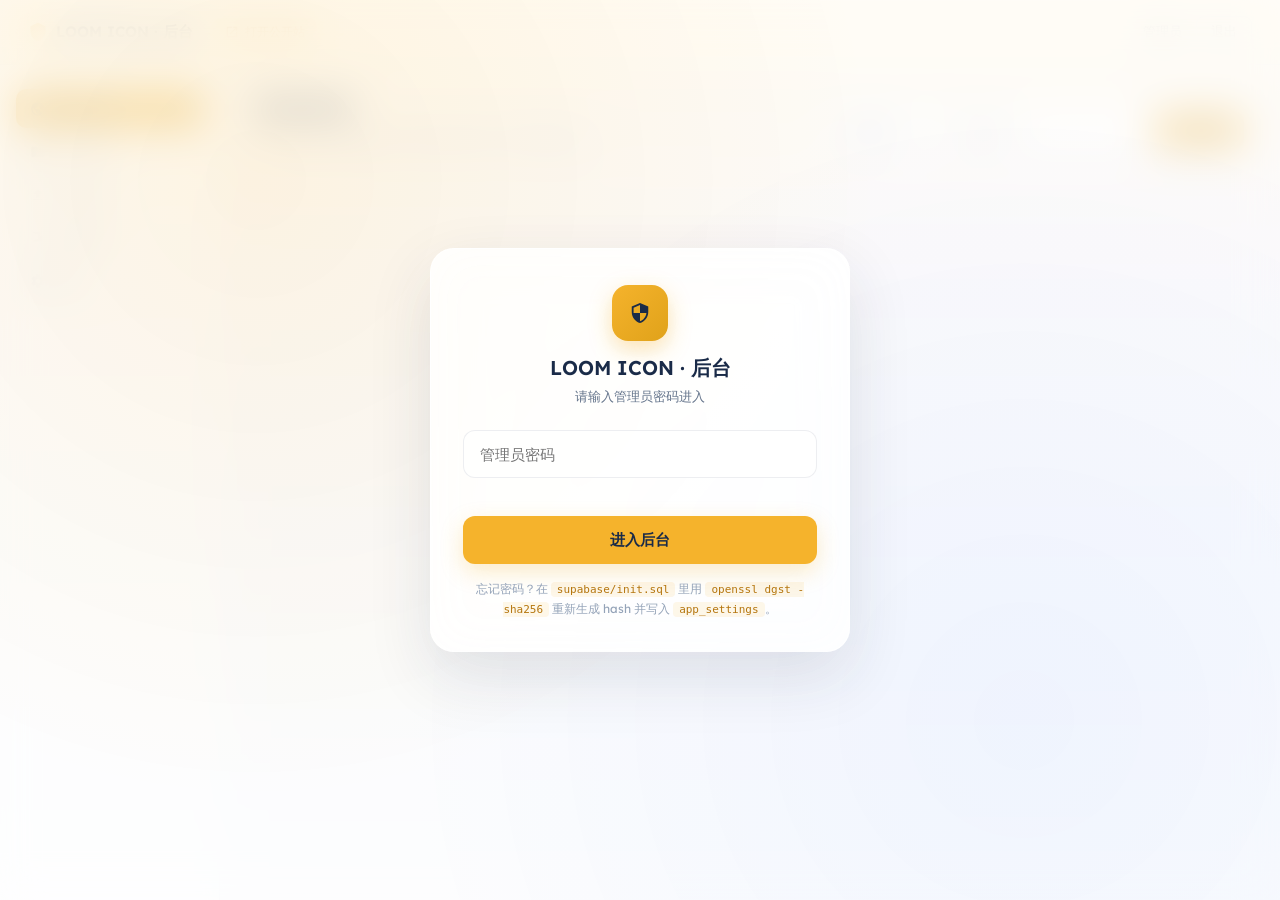
==== commit 297521df: "feat: 图标多颜色版本（后台配置 + 公开端切换） - 新增 icon_colors 表：一个图标挂多个颜色版本，每个版本一份完整 SVG - 后台编辑图标弹窗新增「颜色版本」区块：图标自带 SV" ====
--- a/admin.html
+++ b/admin.html
@@ -30,7 +30,12 @@
       <h2>LOOM ICON · 后台</h2>
       <p>请输入管理员密码进入</p>
     </div>
-    <input type="password" class="admin-login-input" id="admin-pwd" placeholder="管理员密码" autocomplete="off">
+    <!-- 隐藏用户名占位：让 Chrome 把「管理员密码」存成独立的 admin 账户条目，
+         避免和公开端解锁密码在同一个站点下互相覆盖（不能 display:none，否则浏览器会忽略） -->
+    <input type="text" id="admin-username" value="admin"
+           autocomplete="username" readonly tabindex="-1" aria-hidden="true"
+           style="position:absolute;width:1px;height:1px;opacity:0;border:0;padding:0;pointer-events:none;">
+    <input type="password" class="admin-login-input" id="admin-pwd" placeholder="管理员密码" autocomplete="current-password">
     <p class="admin-login-error" id="admin-pwd-error"></p>
     <button class="admin-login-btn" id="admin-pwd-submit">进入后台</button>
     <p class="admin-login-hint">忘记密码？在 <code>supabase/init.sql</code> 里用 <code>openssl dgst -sha256</code> 重新生成 hash 并写入 <code>app_settings</code>。</p>
@@ -95,7 +100,7 @@
         <div class="admin-view-head">
           <div>
             <h1>图标管理</h1>
-            <p>共 <span id="icons-total">0</span> 个图标 · 选择分类筛选</p>
+            <p>共 <span id="icons-total">0</span> 个图标 · 按分类分组，拖动卡片排序（序号自动生成）</p>
           </div>
           <div class="admin-view-tools">
             <select class="admin-select" id="icons-filter-cat">
@@ -198,11 +203,11 @@
         </div>
         <div class="admin-card admin-settings-card">
           <h3>修改后台管理员密码</h3>
-          <input type="password" class="admin-input" id="new-admin-pwd" placeholder="新管理员密码">
+          <input type="password" class="admin-input" id="new-admin-pwd" placeholder="新管理员密码" autocomplete="new-password" name="loomicon-new-admin-pwd">
           <button class="admin-btn admin-btn-primary" id="btn-change-admin">修改</button>
           <hr>
           <h3>修改公开端解锁密码</h3>
-          <input type="password" class="admin-input" id="new-unlock-pwd" placeholder="新解锁密码">
+          <input type="password" class="admin-input" id="new-unlock-pwd" placeholder="新解锁密码" autocomplete="new-password" name="loomicon-new-unlock-pwd">
           <button class="admin-btn admin-btn-primary" id="btn-change-unlock">修改</button>
         </div>
       </section>
@@ -226,16 +231,29 @@
       <select class="admin-select" id="im-cat"></select>
     </div>
     <div class="admin-form-row">
-      <label>排序（数字越小越靠前）</label>
-      <input type="number" class="admin-input" id="im-order" value="0">
-    </div>
-    <div class="admin-form-row">
-      <label>SVG 代码</label>
-      <textarea class="admin-input admin-textarea" id="im-svg" rows="6"></textarea>
+      <label>SVG 文件</label>
+      <div class="admin-upload-drop admin-drop-sm" id="im-drop">
+        <input type="file" accept=".svg,image/svg+xml" id="im-file" hidden>
+        <p class="admin-upload-hint" id="im-drop-hint">点击或拖拽 .svg 文件到此处</p>
+        <p class="admin-upload-hint-sub" id="im-drop-sub">文件名会自动填入上方名称</p>
+      </div>
     </div>
     <div class="admin-form-row">
       <label>预览</label>
       <div class="admin-preview-box" id="im-preview"></div>
+    </div>
+    <div class="admin-form-row" id="im-colors-row">
+      <label>颜色版本（公开端只能在这些颜色之间切换）</label>
+      <div class="admin-color-list" id="im-colors"></div>
+      <div class="admin-color-add">
+        <input type="text" class="admin-input" id="imc-name" placeholder="颜色名，如「黑色」">
+        <div class="admin-upload-drop admin-drop-sm" id="imc-drop">
+          <input type="file" accept=".svg,image/svg+xml" id="imc-file" hidden>
+          <p class="admin-upload-hint" id="imc-drop-hint">点击或拖拽该颜色的 .svg 文件</p>
+        </div>
+        <button class="admin-btn" id="imc-add">添加颜色</button>
+      </div>
+      <p class="admin-field-tip">不添加颜色 = 该图标只有默认样式。上方「SVG 文件」会自动成为第一个颜色（默认），可直接改名，无需重复上传。</p>
     </div>
     <div class="admin-form-actions">
       <button class="admin-btn" data-close="icon-modal">取消</button>
--- a/css/styles.css
+++ b/css/styles.css
@@ -1428,6 +1428,67 @@
   display: inline-block;
 }
 
+/* 颜色切换：只在后台给该分类上传过颜色时出现 */
+.icon-preview-colors {
+  width: 100%;
+  display: flex;
+  flex-direction: column;
+  gap: 8px;
+  margin-top: 2px;
+}
+.icon-preview-colors-label {
+  font-size: 11px;
+  letter-spacing: 1px;
+  color: #b0b8c9;
+  text-transform: uppercase;
+}
+.icon-preview-colors-list {
+  display: flex;
+  flex-wrap: wrap;
+  gap: 8px;
+}
+.icon-preview-color {
+  display: inline-flex;
+  align-items: center;
+  gap: 6px;
+  height: 34px;
+  padding: 0 10px 0 6px;
+  border: 1px solid #e2e8f0;
+  background: #fff;
+  border-radius: 10px;
+  cursor: pointer;
+  font-size: 12px;
+  color: #64748b;
+  transition: all 0.2s ease;
+}
+.icon-preview-color:hover {
+  border-color: rgba(245, 179, 44, 0.6);
+  color: #1a2b48;
+}
+.icon-preview-color.active {
+  border-color: #F5B32C;
+  background: rgba(245, 179, 44, 0.1);
+  color: #1a2b48;
+  font-weight: 600;
+}
+.icon-preview-color .swatch {
+  width: 20px;
+  height: 20px;
+  border-radius: 6px;
+  background: #eef1f6;
+  display: flex;
+  align-items: center;
+  justify-content: center;
+  flex-shrink: 0;
+  overflow: hidden;
+}
+.icon-preview-color .swatch svg {
+  width: 14px;
+  height: 14px;
+  display: block;
+}
+.icon-preview-color .cname { white-space: nowrap; }
+
 /* 操作按钮：下载/复制 */
 .icon-preview-actions {
   display: flex;
--- a/css/admin.css
+++ b/css/admin.css
@@ -85,7 +85,9 @@
   border-color: #F5B32C;
   box-shadow: 0 0 0 3px rgba(245, 179, 44, 0.18);
 }
-.admin-login-error {
+/* 注意：必须用 .admin-login-card 前缀提高特异性，
+   否则会被上面的 `.admin-login-card p { margin: 0 }` 覆盖 */
+.admin-login-card p.admin-login-error {
   margin: 0 0 12px;
   min-height: 18px;
   color: #dc3545;
@@ -108,8 +110,9 @@
 }
 .admin-login-btn:hover { transform: translateY(-1px); box-shadow: 0 10px 26px rgba(245, 179, 44, 0.32); }
 .admin-login-btn:active { transform: translateY(0); }
-.admin-login-hint {
-  margin: 18px 0 0;
+/* 注意：同样需要前缀提高特异性，压过 .admin-login-card p 的 margin:0 */
+.admin-login-card p.admin-login-hint {
+  margin: 15px 0 0;
   color: #94a3b8;
   font-size: 12px;
   line-height: 1.6;
@@ -280,6 +283,20 @@
   border-color: #F5B32C;
   box-shadow: 0 0 0 3px rgba(245, 179, 44, 0.18);
 }
+/* 下拉框：去掉原生箭头（Chrome 原生箭头固定贴边、不受 padding 影响），改用自绘 SVG 箭头 */
+.admin-select {
+  appearance: none;
+  -webkit-appearance: none;
+  -moz-appearance: none;
+  padding-right: 34px;
+  background-image: url("data:image/svg+xml;utf8,<svg xmlns='http://www.w3.org/2000/svg' width='12' height='12' viewBox='0 0 24 24' fill='none' stroke='%2394a3b8' stroke-width='2.5' stroke-linecap='round' stroke-linejoin='round'><path d='M6 9l6 6 6-6'/></svg>");
+  background-repeat: no-repeat;
+  background-position: right 13px center;
+  background-size: 12px 12px;
+  cursor: pointer;
+  transition: border-color 0.2s, box-shadow 0.2s;
+}
+.admin-select:hover { border-color: #cbd5e1; }
 .admin-input-search { width: 200px; }
 .admin-textarea {
   height: auto;
@@ -292,8 +309,11 @@
 }
 
 .admin-btn {
+  display: inline-flex;
+  align-items: center;
+  justify-content: center;
   height: 38px;
-  padding: 0 16px;
+  padding: 0 30px;
   border: 1px solid rgba(229, 231, 235, 0.7);
   border-radius: 10px;
   background: rgba(255, 255, 255, 0.8);
@@ -303,6 +323,9 @@
   font-family: inherit;
   cursor: pointer;
   transition: all 0.15s ease;
+  white-space: nowrap;
+  flex-shrink: 0;
+  box-sizing: border-box;
 }
 .admin-btn:hover { background: rgba(255, 255, 255, 0.95); border-color: #cbd5e1; }
 .admin-btn:active { transform: scale(0.98); }
@@ -312,6 +335,8 @@
   border-color: #F5B32C;
   color: #1a2b48;
   box-shadow: 0 4px 12px rgba(245, 179, 44, 0.25);
+  padding-left: 44px;
+  padding-right: 44px;
 }
 .admin-btn-primary:hover { background: #e0a21a; border-color: #e0a21a; }
 .admin-btn-danger {
@@ -321,12 +346,82 @@
 }
 .admin-btn-danger:hover { background: rgba(220, 53, 69, 0.08); }
 
-/* ========== 图标卡片网格 ========== */
+/* ========== 图标卡片网格（按分类分组） ========== */
 .admin-card-grid {
+  display: block;
+}
+.admin-cat-group { margin-bottom: 32px; }
+.admin-cat-group:last-child { margin-bottom: 0; }
+.admin-cat-group-head {
+  display: flex;
+  align-items: baseline;
+  gap: 10px;
+  margin-bottom: 12px;
+  padding-bottom: 8px;
+  border-bottom: 1px solid rgba(229, 231, 235, 0.5);
+}
+.admin-cat-group-head h3 {
+  margin: 0;
+  font-size: 15px;
+  font-weight: 600;
+  color: #1a2b48;
+}
+.admin-cat-group-head .count {
+  font-size: 12px;
+  color: #94a3b8;
+}
+.admin-cat-group-head .hint {
+  margin-left: auto;
+  font-size: 11px;
+  color: #cbd5e1;
+}
+.admin-cat-body {
   display: grid;
   grid-template-columns: repeat(auto-fill, minmax(180px, 1fr));
   gap: 16px;
-}
+  min-height: 72px;
+  padding: 2px;
+  border-radius: 14px;
+}
+.admin-cat-body.drop-empty {
+  outline: 2px dashed rgba(245, 179, 44, 0.55);
+  outline-offset: 4px;
+  background: rgba(245, 179, 44, 0.05);
+}
+.admin-icon-card[draggable="true"] { cursor: grab; }
+.admin-icon-card.dragging { opacity: 0.4; cursor: grabbing; }
+.admin-icon-card.insert-before::before,
+.admin-icon-card.insert-after::after {
+  content: '';
+  position: absolute;
+  top: 8px;
+  bottom: 8px;
+  width: 3px;
+  border-radius: 2px;
+  background: #F5B32C;
+  box-shadow: 0 0 8px rgba(245, 179, 44, 0.6);
+}
+.admin-icon-card.insert-before::before { left: -10px; }
+.admin-icon-card.insert-after::after { right: -10px; }
+.admin-icon-order {
+  position: absolute;
+  top: 8px;
+  left: 10px;
+  min-width: 20px;
+  height: 20px;
+  padding: 0 6px;
+  border-radius: 999px;
+  background: rgba(245, 179, 44, 0.16);
+  color: #b5760e;
+  font-size: 11px;
+  font-weight: 600;
+  display: flex;
+  align-items: center;
+  justify-content: center;
+  box-sizing: border-box;
+  line-height: 1;
+}
+.admin-card-grid.no-drag .admin-icon-card { cursor: default; }
 .admin-icon-card {
   background: rgba(255, 255, 255, 0.78);
   backdrop-filter: blur(8px);
@@ -369,13 +464,6 @@
   line-height: 1.4;
   font-weight: 500;
 }
-.admin-icon-card .admin-icon-cat-tag {
-  font-size: 11px;
-  color: #64748b;
-  background: rgba(229, 231, 235, 0.6);
-  padding: 2px 8px;
-  border-radius: 999px;
-}
 .admin-icon-card .admin-icon-actions {
   display: flex;
   gap: 6px;
@@ -383,7 +471,7 @@
 }
 .admin-icon-card .admin-icon-actions .admin-btn {
   height: 28px;
-  padding: 0 10px;
+  padding: 0 16px;
   font-size: 12px;
 }
 
@@ -426,6 +514,10 @@
 }
 .admin-table tr:last-child td { border-bottom: none; }
 .admin-table tr:hover td { background: rgba(245, 179, 44, 0.04); }
+.admin-table td:last-child {
+  white-space: nowrap;
+  width: 1%;
+}
 .admin-lock-pill {
   display: inline-flex;
   align-items: center;
@@ -578,6 +670,12 @@
 .admin-upload-hint { margin: 0; font-size: 14px; color: #1a2b48; font-weight: 500; }
 .admin-upload-hint-sub { margin: 6px 0 0; font-size: 12px; color: #94a3b8; }
 
+/* 弹窗内的单文件拖拽区（紧凑版，尺寸小于批量上传的大拖拽区） */
+.admin-drop-sm { padding: 22px 14px; border-radius: 12px; }
+/* 选中文件后的状态 */
+.admin-upload-hint.is-file { word-break: break-all; }
+.admin-upload-hint.is-file::before { content: "✓ "; color: #22a06b; font-weight: 700; }
+
 .admin-upload-list {
   margin-top: 16px;
   display: grid;
@@ -649,6 +747,113 @@
 .admin-settings-card h3 { margin: 0 0 12px; font-size: 15px; font-weight: 600; }
 .admin-settings-card .admin-input { width: 100%; margin-bottom: 12px; }
 .admin-settings-card hr { margin: 24px 0; border: none; border-top: 1px solid rgba(229, 231, 235, 0.6); }
+
+.admin-field-tip {
+  margin: 8px 0 0;
+  font-size: 12px;
+  color: #94a3b8;
+}
+
+/* ========== 图标弹窗内的颜色版本 ========== */
+.admin-color-list {
+  display: flex;
+  flex-wrap: wrap;
+  gap: 8px;
+}
+.admin-color-item {
+  display: inline-flex;
+  align-items: center;
+  gap: 7px;
+  padding: 5px 8px 5px 6px;
+  border: 1px solid rgba(245, 179, 44, 0.35);
+  background: rgba(245, 179, 44, 0.06);
+  border-radius: 10px;
+  font-size: 13px;
+  color: #1a2b48;
+  max-width: 100%;
+}
+.admin-color-item .swatch {
+  width: 22px;
+  height: 22px;
+  border-radius: 6px;
+  background: #fff;
+  border: 1px solid rgba(229, 231, 235, 0.9);
+  display: flex;
+  align-items: center;
+  justify-content: center;
+  overflow: hidden;
+  flex-shrink: 0;
+}
+.admin-color-item .swatch svg { width: 15px; height: 15px; display: block; }
+.admin-color-item .name { white-space: nowrap; overflow: hidden; text-overflow: ellipsis; }
+
+/* 颜色名就地编辑：看起来还是文字，点进去就能改 */
+.admin-color-item .admin-color-name {
+  border: none;
+  background: transparent;
+  font: inherit;
+  font-size: 13px;
+  color: #1a2b48;
+  padding: 2px 4px;
+  border-radius: 6px;
+  width: 74px;
+  min-width: 46px;
+  outline: none;
+  transition: background 0.15s ease, box-shadow 0.15s ease;
+}
+.admin-color-item .admin-color-name:hover { background: rgba(255, 255, 255, 0.75); }
+.admin-color-item .admin-color-name:focus {
+  background: #fff;
+  box-shadow: 0 0 0 2px rgba(245, 179, 44, 0.35);
+}
+
+/* 原图标记：这一版就是图标本身的 SVG */
+.admin-color-item .origin-tag {
+  font-size: 10px;
+  line-height: 1;
+  color: #a97a09;
+  background: rgba(245, 179, 44, 0.18);
+  border-radius: 5px;
+  padding: 3px 5px;
+  flex-shrink: 0;
+  white-space: nowrap;
+}
+.admin-color-item.is-origin {
+  border-color: rgba(245, 179, 44, 0.7);
+  background: rgba(245, 179, 44, 0.12);
+}
+
+.admin-color-item .del {
+  border: none;
+  background: transparent;
+  color: #94a3b8;
+  font-size: 16px;
+  line-height: 1;
+  cursor: pointer;
+  padding: 0 2px;
+  border-radius: 4px;
+}
+.admin-color-item .del:hover { color: #dc3545; background: rgba(220, 53, 69, 0.08); }
+
+/* 添加颜色的那一行：颜色名 + 选文件 + 按钮 */
+.admin-color-add {
+  display: flex;
+  align-items: stretch;
+  gap: 8px;
+  margin-top: 10px;
+  flex-wrap: wrap;
+}
+.admin-color-add .admin-input { flex: 1 1 140px; min-width: 120px; }
+.admin-color-add .admin-upload-drop {
+  flex: 1 1 220px;
+  padding: 9px 12px;
+  display: flex;
+  align-items: center;
+  justify-content: center;
+  border-radius: 10px;
+}
+.admin-color-add .admin-upload-hint { font-size: 13px; font-weight: 400; color: #64748b; }
+.admin-color-add .admin-btn { flex: 0 0 auto; }
 
 /* ========== 空状态 ========== */
 .admin-empty {
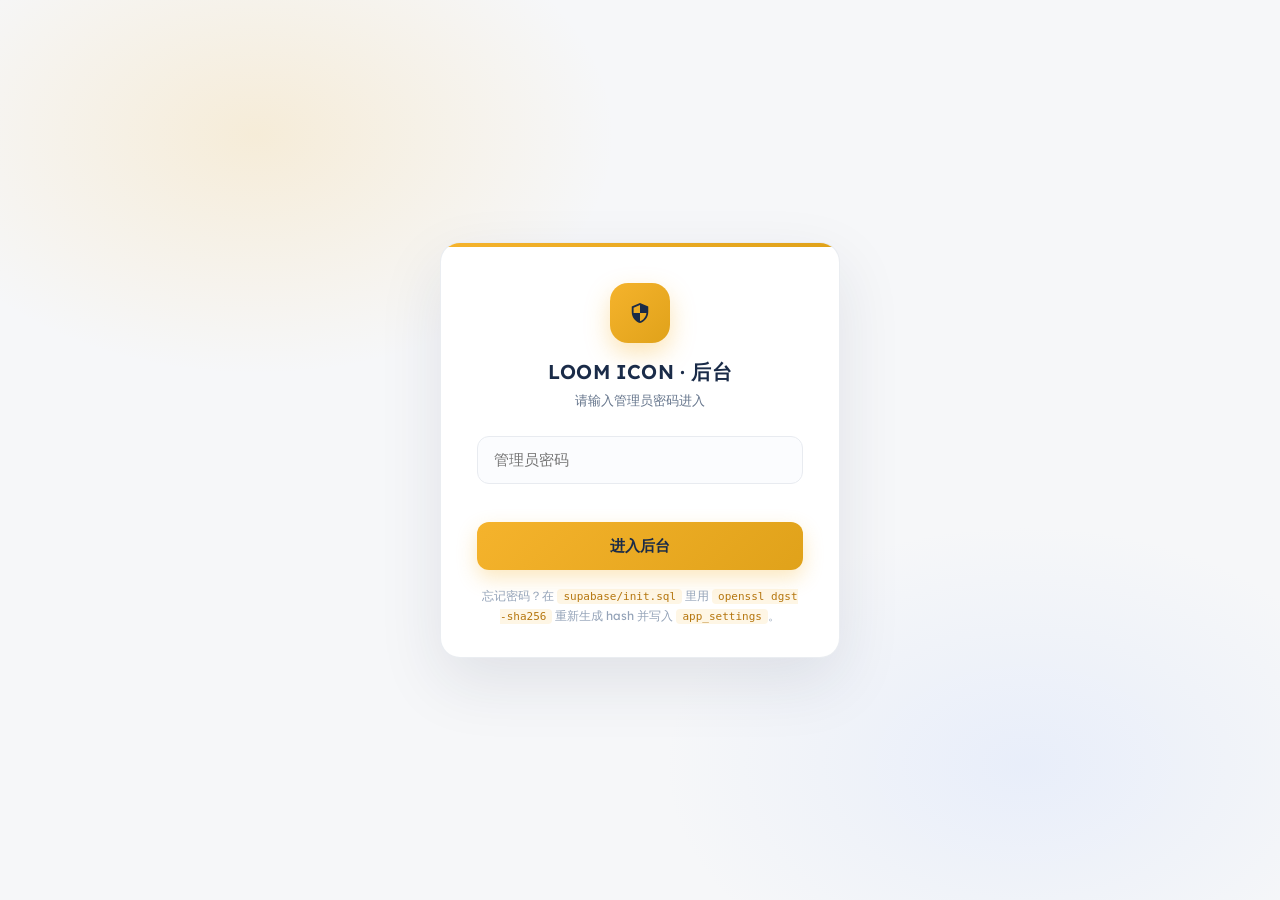
==== commit f390b71d: "style: 后台管理界面改版（现代仪表盘风格）+ 修复按钮宽度被压缩 UI 改版（纯视觉，未改 admin.js 任何逻辑）: - 侧栏改为悬浮白卡片：图标底片、激活态浅黄底 + 左侧指示条、「管理" ====
--- a/admin.html
+++ b/admin.html
@@ -10,8 +10,8 @@
 <link rel="preconnect" href="https://fonts.googleapis.com">
 <link rel="preconnect" href="https://fonts.gstatic.com" crossorigin>
 <link href="https://fonts.googleapis.com/css2?family=Lexend:wght@400;500;600&display=swap" rel="stylesheet">
-<link rel="stylesheet" href="css/styles.css">
-<link rel="stylesheet" href="css/admin.css">
+<link rel="stylesheet" href="css/styles.css?v=20261015a">
+<link rel="stylesheet" href="css/admin.css?v=20261015b">
 <style>
   body.admin-page { padding: 0; }
 </style>
@@ -49,9 +49,11 @@
   <header class="admin-top">
     <div class="admin-top-left">
       <span class="admin-logo">
-        <svg xmlns="http://www.w3.org/2000/svg" viewBox="0 0 24 24" width="20" height="20" fill="currentColor">
-          <path d="M12 1L3 5v6c0 5.55 3.84 10.74 9 12 5.16-1.26 9-6.45 9-12V5l-9-4z"></path>
-        </svg>
+        <span class="admin-logo-chip">
+          <svg xmlns="http://www.w3.org/2000/svg" viewBox="0 0 24 24" width="16" height="16" fill="currentColor">
+            <path d="M12 1L3 5v6c0 5.55 3.84 10.74 9 12 5.16-1.26 9-6.45 9-12V5l-9-4z"></path>
+          </svg>
+        </span>
         LOOM ICON · 后台
       </span>
       <a class="admin-go-public" href="./index.html" target="_blank">
@@ -68,6 +70,7 @@
   <div class="admin-body">
     <!-- 侧栏 -->
     <aside class="admin-side">
+      <p class="admin-side-label">管理菜单</p>
       <nav class="admin-nav">
         <button class="admin-nav-item active" data-view="icons">
           <svg viewBox="0 0 24 24" width="16" height="16" fill="currentColor"><path d="M12 2C6.48 2 2 6.48 2 12s4.48 10 10 10 10-4.48 10-10S17.52 2 12 2zm-1 17.93c-3.94-.49-7-3.85-7-7.93 0-.62.08-1.21.21-1.79L9 15v1c0 1.1.9 2 2 2v1.93zm6.9-2.54c-.26-.81-1-1.39-1.9-1.39h-1v-3c0-.55-.45-1-1-1H8v-2h2c.55 0 1-.45 1-1V7h2c1.1 1.1 2 2 2 2v3h2c1.1 0 2 .9 2 2v2.93z"></path></svg>
@@ -201,14 +204,19 @@
             <p>修改管理员密码 / 解锁密码</p>
           </div>
         </div>
-        <div class="admin-card admin-settings-card">
-          <h3>修改后台管理员密码</h3>
-          <input type="password" class="admin-input" id="new-admin-pwd" placeholder="新管理员密码" autocomplete="new-password" name="loomicon-new-admin-pwd">
-          <button class="admin-btn admin-btn-primary" id="btn-change-admin">修改</button>
-          <hr>
-          <h3>修改公开端解锁密码</h3>
-          <input type="password" class="admin-input" id="new-unlock-pwd" placeholder="新解锁密码" autocomplete="new-password" name="loomicon-new-unlock-pwd">
-          <button class="admin-btn admin-btn-primary" id="btn-change-unlock">修改</button>
+        <div class="admin-settings-grid">
+          <div class="admin-card admin-settings-card">
+            <h3>后台管理员密码</h3>
+            <p class="settings-desc">用于进入本后台（admin.html）</p>
+            <input type="password" class="admin-input" id="new-admin-pwd" placeholder="新管理员密码" autocomplete="new-password" name="loomicon-new-admin-pwd">
+            <button class="admin-btn admin-btn-primary" id="btn-change-admin">修改管理员密码</button>
+          </div>
+          <div class="admin-card admin-settings-card">
+            <h3>公开端解锁密码</h3>
+            <p class="settings-desc">用于公开站查看上锁分类（如 LOGO、OMC 表情）</p>
+            <input type="password" class="admin-input" id="new-unlock-pwd" placeholder="新解锁密码" autocomplete="new-password" name="loomicon-new-unlock-pwd">
+            <button class="admin-btn admin-btn-primary" id="btn-change-unlock">修改解锁密码</button>
+          </div>
         </div>
       </section>
 
@@ -253,6 +261,7 @@
         </div>
         <button class="admin-btn" id="imc-add">添加颜色</button>
       </div>
+      <p class="admin-color-status" id="imc-status"></p>
       <p class="admin-field-tip">不添加颜色 = 该图标只有默认样式。上方「SVG 文件」会自动成为第一个颜色（默认），可直接改名，无需重复上传。</p>
     </div>
     <div class="admin-form-actions">
@@ -296,8 +305,8 @@
 <!-- Toast -->
 <div class="admin-toast-host" id="admin-toast-host"></div>
 
-<script src="js/config.js"></script>
-<script src="js/supabase.js"></script>
-<script src="js/admin.js"></script>
+<script src="js/config.js?v=20261015a"></script>
+<script src="js/supabase.js?v=20261015a"></script>
+<script src="js/admin.js?v=20261015a"></script>
 </body>
 </html>
--- a/css/styles.css
+++ b/css/styles.css
@@ -540,7 +540,7 @@
 /* 图标网格 - 核心样式保留 */
 .icon-grid {
   display: grid;
-  grid-template-columns: repeat(auto-fill, minmax(120px, 1fr));
+  grid-template-columns: repeat(auto-fill, minmax(150px, 1fr));
   gap: 2rem;
   width: 100%;
   max-width: 1200px;
@@ -548,8 +548,8 @@
 }
 
 .icon-card {
-  width: 120px;
-  height: 120px;
+  width: 150px;
+  height: 150px;
   display: flex;
   flex-direction: column;
   align-items: center;
@@ -575,8 +575,8 @@
 }
 
 .icon-svg {
-  width: 24px;
-  height: 24px;
+  width: 32px;
+  height: 32px;
   margin-bottom: 12px;
   display: flex;
   align-items: center;
@@ -1141,14 +1141,14 @@
   .icon-card {
     aspect-ratio: 1/1;
     width: 100%;
-    max-width: 80px;
+    max-width: 96px;
     height: auto;
     padding: 8px 0;
     margin: 0 auto;
   }
   .icon-svg {
-    width: 20px;
-    height: 20px;
+    width: 26px;
+    height: 26px;
     margin-bottom: 6px;
   }
   .icon-name {
@@ -1318,10 +1318,10 @@
   top: 50%;
   left: 50%;
   z-index: 2;
-  width: min(92vw, 620px);
+  width: min(92vw, 700px);
   background: #fff;
   border-radius: 32px;
-  padding: 28px;
+  padding: 32px;
   box-shadow: 0 24px 64px rgba(17, 24, 39, 0.18);
   opacity: 0;
   transform: translate(-50%, -46%) scale(0.96);
@@ -1373,20 +1373,20 @@
 /* 大图画板：比弹窗白底明显深一点的浅灰，确保不融在一起 */
 .icon-preview-artboard {
   flex: 0 0 auto;
-  width: 260px;
-  height: 260px;
+  width: 320px;
+  height: 320px;
   display: flex;
   align-items: center;
   justify-content: center;
   background-color: #eef1f6;
-  border-radius: 16px;
+  border-radius: 20px;
   border: 1px solid #e2e8f0;
 }
 
 /* 放大展示的图标本身 */
 .icon-preview-svg {
-  width: 190px;
-  height: 190px;
+  width: 240px;
+  height: 240px;
   display: flex;
   align-items: center;
   justify-content: center;
@@ -1406,7 +1406,7 @@
   display: flex;
   flex-direction: column;
   align-items: flex-start;
-  gap: 10px;
+  gap: 14px;
 }
 
 .icon-preview-name {
@@ -1490,11 +1490,26 @@
 .icon-preview-color .cname { white-space: nowrap; }
 
 /* 操作按钮：下载/复制 */
+/* 两行操作区统一宽度，右边缘互相对齐，右侧自然留白（不撑满信息区） */
+.icon-preview-actions,
+.icon-preview-png {
+  width: var(--preview-actions-w, 260px);
+  max-width: 100%;
+  box-sizing: border-box;
+}
+/* PNG 行用双列网格，第二列自动占满，确保右缘与第一行完全一致 */
+.icon-preview-png {
+  display: grid;
+  grid-template-columns: auto 1fr;
+  align-items: center;
+  gap: 10px;
+  margin-top: 8px; /* 与上方「下载 SVG / 复制 SVG」一行拉开距离 */
+}
+
 .icon-preview-actions {
   display: flex;
   gap: 12px;
   flex-wrap: wrap;
-  margin-top: 10px;
 }
 
 .icon-preview-btn {
@@ -1545,6 +1560,69 @@
   line-height: 1.6;
 }
 
+.png-scale-field {
+  display: inline-flex;
+  align-items: center;
+  gap: 2px;
+  height: 44px;
+  padding: 0 12px 0 10px;
+  border: 1px solid #e5e7eb;
+  border-radius: 12px;
+  background: #f8fafc;
+  flex-shrink: 0;
+  transition: border-color 0.2s ease, background 0.2s ease;
+  cursor: text;
+}
+.png-scale-field:focus-within {
+  border-color: #F5B32C;
+  background: #fff;
+  box-shadow: 0 0 0 3px rgba(245, 179, 44, 0.15);
+}
+.png-scale-input {
+  width: 40px;
+  height: 100%;
+  border: none;
+  background: transparent;
+  outline: none;
+  font-size: 15px;
+  font-weight: 700;
+  color: #1a2b48;
+  text-align: center;
+  padding: 0;
+  font-family: inherit;
+  -moz-appearance: textfield;
+}
+/* 去掉数字输入框的上下微调箭头，保持界面干净 */
+.png-scale-input::-webkit-outer-spin-button,
+.png-scale-input::-webkit-inner-spin-button {
+  -webkit-appearance: none;
+  margin: 0;
+}
+.png-scale-unit {
+  font-size: 14px;
+  font-weight: 600;
+  color: #94a3b8;
+  line-height: 1;
+}
+.png-download-btn {
+  flex: 1;
+  justify-content: center;
+  background-color: #1f2937;
+  color: #fff;
+}
+.png-download-btn:hover {
+  background-color: #111827;
+  transform: translateY(-1px);
+}
+/* 尺寸提示：原始尺寸 → 导出尺寸，让用户导出前心里有数 */
+.png-size-hint {
+  font-size: 12px;
+  color: #b0b8c9;
+  margin: 0;
+  line-height: 1.6;
+  min-height: 1.6em;
+}
+
 /* 移动端适配 */
 @media (max-width: 768px) {
   .icon-preview-content {
--- a/css/admin.css
+++ b/css/admin.css
@@ -1,21 +1,35 @@
 /* ============================================================
-   LOOM ICON 后台样式 - 玻璃白卡片 + 黄色 #F5B32C + 渐变画布
+   LOOM ICON 后台样式 - 现代仪表盘风格
+   品牌黄 #F5B32C + Lexend + 白卡片悬浮侧栏
    ============================================================ */
 
-/* 主体覆盖：去 padding，渐变背景 */
+:root {
+  --ad-brand: #F5B32C;
+  --ad-brand-dark: #e0a21a;
+  --ad-brand-soft: rgba(245, 179, 44, 0.12);
+  --ad-ink: #1a2b48;
+  --ad-ink-2: #475569;
+  --ad-muted: #64748b;
+  --ad-faint: #94a3b8;
+  --ad-border: #e8ebf0;
+  --ad-surface: #ffffff;
+  --ad-danger: #dc3545;
+  --ad-ok: #16a34a;
+  --ad-radius: 14px;
+  --ad-shadow-sm: 0 1px 2px rgba(26, 43, 72, 0.04), 0 2px 8px rgba(26, 43, 72, 0.04);
+  --ad-shadow-md: 0 8px 24px rgba(26, 43, 72, 0.08);
+}
+
+/* 主体：浅灰底 + 顶部一抹品牌色光晕 */
 body.admin-page {
   min-height: 100vh;
-  background-color: #f6f7fc;
-  background-image: linear-gradient(180deg,
-    #fdf6e8 0%,
-    #f9f1e3 100px,
-    #f3eef3 260px,
-    #eef1f9 520px,
-    #f4f6fa 800px,
-    #ffffff 1100px);
-  background-repeat: repeat-y;
+  background-color: #f6f7f9;
+  background-image:
+    radial-gradient(900px 320px at 15% -80px, rgba(245, 179, 44, 0.14), transparent 70%),
+    radial-gradient(700px 300px at 85% -60px, rgba(148, 182, 255, 0.10), transparent 70%);
+  background-repeat: no-repeat;
   font-family: 'Lexend', -apple-system, sans-serif;
-  color: #1a2b48;
+  color: var(--ad-ink);
 }
 
 /* ========== 登录遮罩 ========== */
@@ -27,98 +41,107 @@
   justify-content: center;
   z-index: 99999;
   background:
-    radial-gradient(circle at 20% 20%, rgba(245, 179, 44, 0.12), transparent 50%),
-    radial-gradient(circle at 80% 80%, rgba(148, 182, 255, 0.12), transparent 50%),
-    rgba(255, 255, 255, 0.7);
-  backdrop-filter: blur(20px);
-  -webkit-backdrop-filter: blur(20px);
+    radial-gradient(600px 400px at 20% 15%, rgba(245, 179, 44, 0.16), transparent 60%),
+    radial-gradient(600px 400px at 80% 85%, rgba(148, 182, 255, 0.14), transparent 60%),
+    #f6f7f9;
 }
 
 .admin-login-card {
-  width: min(92vw, 420px);
-  background: rgba(255, 255, 255, 0.85);
-  backdrop-filter: blur(24px) saturate(1.6);
-  -webkit-backdrop-filter: blur(24px) saturate(1.6);
-  border: 1px solid rgba(255, 255, 255, 0.85);
-  border-radius: 24px;
-  padding: 36px 32px 32px;
-  box-shadow: 0 24px 64px rgba(31, 38, 60, 0.12);
+  width: min(92vw, 400px);
+  background: var(--ad-surface);
+  border: 1px solid rgba(232, 235, 240, 0.9);
+  border-radius: 20px;
+  padding: 40px 36px 32px;
+  box-shadow: 0 24px 64px rgba(26, 43, 72, 0.10);
   text-align: center;
-}
-.admin-login-header { margin-bottom: 24px; }
+  position: relative;
+  overflow: hidden;
+}
+/* 顶部品牌色条 */
+.admin-login-card::before {
+  content: '';
+  position: absolute;
+  top: 0; left: 0; right: 0;
+  height: 4px;
+  background: linear-gradient(90deg, var(--ad-brand), var(--ad-brand-dark));
+}
+.admin-login-header { margin-bottom: 26px; }
 .admin-login-logo {
   display: inline-flex;
   align-items: center;
   justify-content: center;
-  width: 56px; height: 56px;
-  border-radius: 16px;
-  background: linear-gradient(135deg, #F5B32C, #e0a21a);
-  color: #1a2b48;
-  margin-bottom: 14px;
-  box-shadow: 0 8px 22px rgba(245, 179, 44, 0.35);
+  width: 60px; height: 60px;
+  border-radius: 18px;
+  background: linear-gradient(135deg, var(--ad-brand), var(--ad-brand-dark));
+  color: var(--ad-ink);
+  margin-bottom: 16px;
+  box-shadow: 0 10px 24px rgba(245, 179, 44, 0.35);
 }
 .admin-login-card h2 {
   font-size: 20px;
   margin: 0 0 6px;
   font-weight: 600;
+  letter-spacing: 0.2px;
 }
 .admin-login-card p {
   margin: 0;
-  color: #64748b;
+  color: var(--ad-muted);
   font-size: 13px;
 }
 .admin-login-input {
   width: 100%;
   height: 48px;
   padding: 0 16px;
-  border: 1px solid rgba(229, 231, 235, 0.7);
+  border: 1.5px solid var(--ad-border);
   border-radius: 12px;
-  background: rgba(255, 255, 255, 0.8);
+  background: #fbfcfe;
   font-size: 15px;
   font-family: inherit;
   color: inherit;
   margin-bottom: 8px;
-  transition: border-color 0.2s ease, box-shadow 0.2s ease;
+  box-sizing: border-box;
+  transition: border-color 0.2s ease, box-shadow 0.2s ease, background 0.2s ease;
 }
 .admin-login-input:focus {
   outline: none;
-  border-color: #F5B32C;
-  box-shadow: 0 0 0 3px rgba(245, 179, 44, 0.18);
+  background: #fff;
+  border-color: var(--ad-brand);
+  box-shadow: 0 0 0 4px rgba(245, 179, 44, 0.15);
 }
 /* 注意：必须用 .admin-login-card 前缀提高特异性，
    否则会被上面的 `.admin-login-card p { margin: 0 }` 覆盖 */
 .admin-login-card p.admin-login-error {
   margin: 0 0 12px;
   min-height: 18px;
-  color: #dc3545;
+  color: var(--ad-danger);
   font-size: 13px;
   text-align: left;
 }
 .admin-login-btn {
   width: 100%;
   height: 48px;
-  background: #F5B32C;
-  color: #1a2b48;
+  background: linear-gradient(135deg, var(--ad-brand), var(--ad-brand-dark));
+  color: var(--ad-ink);
   border: none;
   border-radius: 12px;
   font-size: 15px;
   font-weight: 600;
   cursor: pointer;
-  box-shadow: 0 8px 22px rgba(245, 179, 44, 0.25);
+  box-shadow: 0 8px 20px rgba(245, 179, 44, 0.30);
   transition: transform 0.15s ease, box-shadow 0.2s ease;
   font-family: inherit;
 }
-.admin-login-btn:hover { transform: translateY(-1px); box-shadow: 0 10px 26px rgba(245, 179, 44, 0.32); }
+.admin-login-btn:hover { transform: translateY(-1px); box-shadow: 0 12px 26px rgba(245, 179, 44, 0.38); }
 .admin-login-btn:active { transform: translateY(0); }
 /* 注意：同样需要前缀提高特异性，压过 .admin-login-card p 的 margin:0 */
 .admin-login-card p.admin-login-hint {
-  margin: 15px 0 0;
-  color: #94a3b8;
+  margin: 16px 0 0;
+  color: var(--ad-faint);
   font-size: 12px;
   line-height: 1.6;
 }
 .admin-login-hint code {
-  background: rgba(245, 179, 44, 0.1);
+  background: var(--ad-brand-soft);
   padding: 1px 6px;
   border-radius: 4px;
   font-size: 11px;
@@ -132,104 +155,184 @@
   min-height: 100vh;
 }
 
+/* 顶部：白色 sticky 条 */
 .admin-top {
   display: flex;
   align-items: center;
   justify-content: space-between;
-  padding: 16px 28px;
-  background: rgba(255, 255, 255, 0.7);
+  padding: 0 24px;
+  height: 60px;
+  box-sizing: border-box;
+  background: rgba(255, 255, 255, 0.85);
   backdrop-filter: blur(14px) saturate(1.5);
   -webkit-backdrop-filter: blur(14px) saturate(1.5);
-  border-bottom: 1px solid rgba(229, 231, 235, 0.5);
+  border-bottom: 1px solid var(--ad-border);
   position: sticky;
   top: 0;
   z-index: 100;
 }
-.admin-top-left { display: flex; align-items: center; gap: 20px; }
+.admin-top-left { display: flex; align-items: center; gap: 16px; }
 .admin-logo {
   display: inline-flex;
   align-items: center;
-  gap: 8px;
+  gap: 10px;
   font-weight: 600;
   font-size: 15px;
-  color: #1a2b48;
-}
-.admin-logo svg { color: #F5B32C; }
+  color: var(--ad-ink);
+  letter-spacing: 0.2px;
+}
+/* 品牌色 logo 芯片 */
+.admin-logo-chip {
+  display: inline-flex;
+  align-items: center;
+  justify-content: center;
+  width: 32px;
+  height: 32px;
+  border-radius: 10px;
+  background: linear-gradient(135deg, var(--ad-brand), var(--ad-brand-dark));
+  color: var(--ad-ink);
+  box-shadow: 0 4px 10px rgba(245, 179, 44, 0.30);
+  flex-shrink: 0;
+}
 .admin-go-public {
   display: inline-flex;
   align-items: center;
   gap: 6px;
+  padding: 7px 14px;
+  border-radius: 10px;
+  border: 1px solid var(--ad-border);
+  background: #fff;
+  color: var(--ad-ink-2);
+  font-size: 12.5px;
+  font-weight: 500;
+  text-decoration: none;
+  transition: all 0.15s ease;
+}
+.admin-go-public:hover {
+  border-color: rgba(245, 179, 44, 0.6);
+  color: #b5760e;
+  background: rgba(245, 179, 44, 0.06);
+}
+.admin-top-right { display: flex; align-items: center; gap: 12px; }
+.admin-user {
+  display: inline-flex;
+  align-items: center;
+  gap: 7px;
+  color: var(--ad-ink-2);
+  font-size: 13px;
+  font-weight: 500;
   padding: 6px 12px;
-  border-radius: 8px;
-  background: rgba(245, 179, 44, 0.1);
-  color: #b5760e;
-  font-size: 12px;
-  text-decoration: none;
-  transition: background 0.15s ease;
-}
-.admin-go-public:hover { background: rgba(245, 179, 44, 0.2); }
-.admin-top-right { display: flex; align-items: center; gap: 14px; }
-.admin-user {
-  color: #64748b;
-  font-size: 13px;
+  background: #f6f7f9;
+  border-radius: 999px;
+}
+/* 在线状态小绿点 */
+.admin-user::before {
+  content: '';
+  width: 7px;
+  height: 7px;
+  border-radius: 50%;
+  background: var(--ad-ok);
+  box-shadow: 0 0 0 3px rgba(22, 163, 74, 0.15);
 }
 .admin-logout {
-  padding: 6px 14px;
+  padding: 7px 14px;
   background: transparent;
-  border: 1px solid rgba(229, 231, 235, 0.8);
-  border-radius: 8px;
-  color: #64748b;
+  border: 1px solid var(--ad-border);
+  border-radius: 10px;
+  color: var(--ad-muted);
   font-size: 13px;
   cursor: pointer;
   font-family: inherit;
   transition: all 0.15s ease;
 }
-.admin-logout:hover { border-color: #dc3545; color: #dc3545; }
+.admin-logout:hover { border-color: rgba(220, 53, 69, 0.5); color: var(--ad-danger); background: rgba(220, 53, 69, 0.05); }
 
 .admin-body {
   display: flex;
   flex: 1;
   min-height: 0;
-}
-
-/* ========== 侧栏 ========== */
+  align-items: flex-start;
+}
+
+/* ========== 侧栏：悬浮白卡片 ========== */
 .admin-side {
-  width: 220px;
+  width: 224px;
   flex-shrink: 0;
-  padding: 24px 16px;
-  border-right: 1px solid rgba(229, 231, 235, 0.4);
-  background: rgba(255, 255, 255, 0.4);
-  backdrop-filter: blur(8px);
-  -webkit-backdrop-filter: blur(8px);
-}
-.admin-nav { display: flex; flex-direction: column; gap: 4px; }
+  margin: 20px 0 20px 20px;
+  padding: 16px 12px;
+  border: 1px solid var(--ad-border);
+  border-radius: var(--ad-radius);
+  background: var(--ad-surface);
+  box-shadow: var(--ad-shadow-sm);
+  position: sticky;
+  top: 80px;
+  box-sizing: border-box;
+}
+.admin-side-label {
+  margin: 2px 10px 10px;
+  font-size: 11px;
+  font-weight: 600;
+  letter-spacing: 1.5px;
+  text-transform: uppercase;
+  color: var(--ad-faint);
+}
+.admin-nav { display: flex; flex-direction: column; gap: 3px; }
 .admin-nav-item {
   display: flex;
   align-items: center;
-  gap: 10px;
-  padding: 10px 14px;
+  gap: 11px;
+  padding: 9px 12px;
   background: transparent;
   border: none;
   border-radius: 10px;
   font-size: 14px;
-  color: #64748b;
+  color: var(--ad-muted);
   cursor: pointer;
   text-align: left;
   font-family: inherit;
+  position: relative;
   transition: all 0.15s ease;
 }
-.admin-nav-item:hover { background: rgba(245, 179, 44, 0.08); color: #1a2b48; }
+/* 图标自带圆角底片 */
+.admin-nav-item svg {
+  width: 30px;
+  height: 30px;
+  padding: 7px;
+  box-sizing: border-box;
+  border-radius: 9px;
+  background: #f3f4f6;
+  color: var(--ad-muted);
+  flex-shrink: 0;
+  transition: all 0.15s ease;
+}
+.admin-nav-item:hover { background: #f8f9fb; color: var(--ad-ink); }
+.admin-nav-item:hover svg { background: #eceef1; color: var(--ad-ink-2); }
 .admin-nav-item.active {
-  background: linear-gradient(135deg, #F5B32C, #e0a21a);
-  color: #1a2b48;
-  box-shadow: 0 4px 14px rgba(245, 179, 44, 0.28);
-  font-weight: 500;
+  background: var(--ad-brand-soft);
+  color: var(--ad-ink);
+  font-weight: 600;
+}
+.admin-nav-item.active svg {
+  background: linear-gradient(135deg, var(--ad-brand), var(--ad-brand-dark));
+  color: var(--ad-ink);
+  box-shadow: 0 3px 8px rgba(245, 179, 44, 0.30);
+}
+/* 激活态左侧指示条 */
+.admin-nav-item.active::before {
+  content: '';
+  position: absolute;
+  left: -12px;
+  top: 8px;
+  bottom: 8px;
+  width: 3px;
+  border-radius: 0 3px 3px 0;
+  background: var(--ad-brand);
 }
 
 /* ========== 主区域 ========== */
 .admin-main {
   flex: 1;
-  padding: 28px 36px;
+  padding: 24px 28px 40px;
   overflow-x: hidden;
   min-width: 0;
 }
@@ -245,21 +348,34 @@
   display: flex;
   align-items: flex-end;
   justify-content: space-between;
-  margin-bottom: 20px;
+  margin-bottom: 22px;
   flex-wrap: wrap;
   gap: 16px;
 }
 .admin-view-head h1 {
-  font-size: 24px;
+  font-size: 22px;
   margin: 0 0 6px;
   font-weight: 600;
+  letter-spacing: 0.2px;
+  display: flex;
+  align-items: center;
+  gap: 10px;
+}
+/* 标题前的品牌色小竖条 */
+.admin-view-head h1::before {
+  content: '';
+  width: 4px;
+  height: 20px;
+  border-radius: 2px;
+  background: linear-gradient(180deg, var(--ad-brand), var(--ad-brand-dark));
+  flex-shrink: 0;
 }
 .admin-view-head p {
   margin: 0;
-  color: #64748b;
+  color: var(--ad-muted);
   font-size: 13px;
 }
-.admin-view-head p span { color: #F5B32C; font-weight: 600; }
+.admin-view-head p span { color: #b5760e; font-weight: 600; }
 .admin-view-tools {
   display: flex;
   gap: 10px;
@@ -270,18 +386,20 @@
 .admin-input, .admin-select {
   height: 38px;
   padding: 0 12px;
-  border: 1px solid rgba(229, 231, 235, 0.7);
+  border: 1.5px solid var(--ad-border);
   border-radius: 10px;
-  background: rgba(255, 255, 255, 0.8);
+  background: #fff;
   font-size: 14px;
   font-family: inherit;
   color: inherit;
   outline: none;
+  box-sizing: border-box;
   transition: border-color 0.2s, box-shadow 0.2s;
 }
+.admin-input:hover, .admin-select:hover { border-color: #d4d9e0; }
 .admin-input:focus, .admin-select:focus {
-  border-color: #F5B32C;
-  box-shadow: 0 0 0 3px rgba(245, 179, 44, 0.18);
+  border-color: var(--ad-brand);
+  box-shadow: 0 0 0 4px rgba(245, 179, 44, 0.13);
 }
 /* 下拉框：去掉原生箭头（Chrome 原生箭头固定贴边、不受 padding 影响），改用自绘 SVG 箭头 */
 .admin-select {
@@ -294,10 +412,16 @@
   background-position: right 13px center;
   background-size: 12px 12px;
   cursor: pointer;
-  transition: border-color 0.2s, box-shadow 0.2s;
-}
-.admin-select:hover { border-color: #cbd5e1; }
-.admin-input-search { width: 200px; }
+}
+/* 搜索框带放大镜图标 */
+.admin-input-search {
+  width: 210px;
+  padding-left: 34px;
+  background-image: url("data:image/svg+xml;utf8,<svg xmlns='http://www.w3.org/2000/svg' width='14' height='14' viewBox='0 0 24 24' fill='none' stroke='%2394a3b8' stroke-width='2.2' stroke-linecap='round' stroke-linejoin='round'><circle cx='11' cy='11' r='7'/><path d='M21 21l-4.3-4.3'/></svg>");
+  background-repeat: no-repeat;
+  background-position: left 12px center;
+  background-size: 14px 14px;
+}
 .admin-textarea {
   height: auto;
   min-height: 140px;
@@ -308,16 +432,20 @@
   resize: vertical;
 }
 
+/* 注意：公开端 styles.css 也有同名 .admin-btn（头部后台入口 36×36 图标按钮），
+   后台这里必须显式声明 width/hover 背景/svg 尺寸，把泄漏的样式压回去 */
 .admin-btn {
   display: inline-flex;
   align-items: center;
   justify-content: center;
+  width: auto;
+  min-width: 0;
   height: 38px;
-  padding: 0 30px;
-  border: 1px solid rgba(229, 231, 235, 0.7);
+  padding: 0 18px;
+  border: 1.5px solid var(--ad-border);
   border-radius: 10px;
-  background: rgba(255, 255, 255, 0.8);
-  color: #374151;
+  background: #fff;
+  color: var(--ad-ink-2);
   font-size: 14px;
   font-weight: 500;
   font-family: inherit;
@@ -326,59 +454,70 @@
   white-space: nowrap;
   flex-shrink: 0;
   box-sizing: border-box;
-}
-.admin-btn:hover { background: rgba(255, 255, 255, 0.95); border-color: #cbd5e1; }
+  text-decoration: none;
+}
+.admin-btn svg { width: auto; height: auto; }
+.admin-btn:hover { background: #fff; border-color: #cbd5e1; color: var(--ad-ink); box-shadow: var(--ad-shadow-sm); }
 .admin-btn:active { transform: scale(0.98); }
 .admin-btn:disabled { opacity: 0.5; cursor: not-allowed; }
 .admin-btn-primary {
-  background: #F5B32C;
-  border-color: #F5B32C;
-  color: #1a2b48;
-  box-shadow: 0 4px 12px rgba(245, 179, 44, 0.25);
-  padding-left: 44px;
-  padding-right: 44px;
-}
-.admin-btn-primary:hover { background: #e0a21a; border-color: #e0a21a; }
+  background: linear-gradient(135deg, var(--ad-brand), var(--ad-brand-dark));
+  border-color: transparent;
+  color: var(--ad-ink);
+  font-weight: 600;
+  box-shadow: 0 4px 12px rgba(245, 179, 44, 0.28);
+}
+.admin-btn-primary:hover {
+  background: linear-gradient(135deg, var(--ad-brand), var(--ad-brand-dark));
+  box-shadow: 0 6px 18px rgba(245, 179, 44, 0.38);
+  color: var(--ad-ink);
+  border-color: transparent;
+  filter: brightness(1.03);
+}
 .admin-btn-danger {
   background: transparent;
-  border-color: rgba(220, 53, 69, 0.4);
-  color: #dc3545;
-}
-.admin-btn-danger:hover { background: rgba(220, 53, 69, 0.08); }
+  border-color: rgba(220, 53, 69, 0.35);
+  color: var(--ad-danger);
+}
+.admin-btn-danger:hover { background: rgba(220, 53, 69, 0.06); border-color: rgba(220, 53, 69, 0.55); color: var(--ad-danger); box-shadow: none; }
 
 /* ========== 图标卡片网格（按分类分组） ========== */
 .admin-card-grid {
   display: block;
 }
-.admin-cat-group { margin-bottom: 32px; }
+.admin-cat-group { margin-bottom: 30px; }
 .admin-cat-group:last-child { margin-bottom: 0; }
 .admin-cat-group-head {
   display: flex;
-  align-items: baseline;
+  align-items: center;
   gap: 10px;
-  margin-bottom: 12px;
-  padding-bottom: 8px;
-  border-bottom: 1px solid rgba(229, 231, 235, 0.5);
+  margin-bottom: 14px;
 }
 .admin-cat-group-head h3 {
   margin: 0;
   font-size: 15px;
   font-weight: 600;
-  color: #1a2b48;
-}
+  color: var(--ad-ink);
+}
+/* 数量小胶囊 */
 .admin-cat-group-head .count {
-  font-size: 12px;
-  color: #94a3b8;
+  font-size: 11.5px;
+  font-weight: 600;
+  color: var(--ad-muted);
+  background: #fff;
+  border: 1px solid var(--ad-border);
+  border-radius: 999px;
+  padding: 2px 10px;
 }
 .admin-cat-group-head .hint {
   margin-left: auto;
   font-size: 11px;
-  color: #cbd5e1;
+  color: var(--ad-faint);
 }
 .admin-cat-body {
   display: grid;
-  grid-template-columns: repeat(auto-fill, minmax(180px, 1fr));
-  gap: 16px;
+  grid-template-columns: repeat(auto-fill, minmax(172px, 1fr));
+  gap: 14px;
   min-height: 72px;
   padding: 2px;
   border-radius: 14px;
@@ -398,21 +537,21 @@
   bottom: 8px;
   width: 3px;
   border-radius: 2px;
-  background: #F5B32C;
+  background: var(--ad-brand);
   box-shadow: 0 0 8px rgba(245, 179, 44, 0.6);
 }
-.admin-icon-card.insert-before::before { left: -10px; }
-.admin-icon-card.insert-after::after { right: -10px; }
+.admin-icon-card.insert-before::before { left: -9px; }
+.admin-icon-card.insert-after::after { right: -9px; }
 .admin-icon-order {
   position: absolute;
   top: 8px;
-  left: 10px;
+  left: 8px;
   min-width: 20px;
   height: 20px;
   padding: 0 6px;
-  border-radius: 999px;
-  background: rgba(245, 179, 44, 0.16);
-  color: #b5760e;
+  border-radius: 7px;
+  background: var(--ad-brand-soft);
+  color: #a97a09;
   font-size: 11px;
   font-weight: 600;
   display: flex;
@@ -420,26 +559,25 @@
   justify-content: center;
   box-sizing: border-box;
   line-height: 1;
+  z-index: 1;
 }
 .admin-card-grid.no-drag .admin-icon-card { cursor: default; }
 .admin-icon-card {
-  background: rgba(255, 255, 255, 0.78);
-  backdrop-filter: blur(8px);
-  -webkit-backdrop-filter: blur(8px);
-  border: 1px solid rgba(229, 231, 235, 0.6);
-  border-radius: 14px;
-  padding: 16px 12px 12px;
+  background: var(--ad-surface);
+  border: 1px solid var(--ad-border);
+  border-radius: var(--ad-radius);
+  padding: 14px 12px 12px;
   display: flex;
   flex-direction: column;
   align-items: center;
-  gap: 10px;
-  transition: all 0.2s ease;
+  gap: 9px;
+  transition: border-color 0.18s ease, box-shadow 0.18s ease, transform 0.18s ease;
   position: relative;
 }
 .admin-icon-card:hover {
-  border-color: rgba(245, 179, 44, 0.4);
+  border-color: rgba(245, 179, 44, 0.55);
   transform: translateY(-2px);
-  box-shadow: 0 8px 22px rgba(31, 38, 60, 0.08);
+  box-shadow: var(--ad-shadow-md);
 }
 .admin-icon-card .admin-icon-thumb {
   width: 64px;
@@ -447,52 +585,60 @@
   display: flex;
   align-items: center;
   justify-content: center;
-  background: #f5f6fa;
-  border-radius: 10px;
+  background: #f7f8fa;
+  border: 1px solid #f0f2f5;
+  border-radius: 12px;
   overflow: hidden;
 }
 .admin-icon-card .admin-icon-thumb svg {
-  max-width: 100%;
-  max-height: 100%;
+  max-width: 82%;
+  max-height: 82%;
 }
 .admin-icon-card .admin-icon-name {
   font-size: 13px;
-  color: #1a2b48;
+  color: var(--ad-ink);
   text-align: center;
   word-break: break-all;
   max-width: 100%;
   line-height: 1.4;
   font-weight: 500;
 }
+/* 操作按钮：默认半隐，悬浮卡片时完整显现 */
 .admin-icon-card .admin-icon-actions {
   display: flex;
   gap: 6px;
-  margin-top: 4px;
+  margin-top: 2px;
+  opacity: 0.35;
+  transition: opacity 0.18s ease;
+}
+.admin-icon-card:hover .admin-icon-actions,
+.admin-icon-card:focus-within .admin-icon-actions {
+  opacity: 1;
 }
 .admin-icon-card .admin-icon-actions .admin-btn {
   height: 28px;
-  padding: 0 16px;
+  padding: 0 13px;
   font-size: 12px;
+  border-radius: 8px;
+  border-width: 1px;
 }
 
 /* ========== 卡片（含表单区） ========== */
 .admin-card {
-  background: rgba(255, 255, 255, 0.78);
-  backdrop-filter: blur(12px) saturate(1.4);
-  -webkit-backdrop-filter: blur(12px) saturate(1.4);
-  border: 1px solid rgba(255, 255, 255, 0.85);
-  border-radius: 16px;
+  background: var(--ad-surface);
+  border: 1px solid var(--ad-border);
+  border-radius: var(--ad-radius);
   padding: 24px;
-  box-shadow: 0 4px 16px rgba(31, 38, 60, 0.04);
+  box-shadow: var(--ad-shadow-sm);
 }
 
 /* ========== 表格 ========== */
 .admin-table-wrap {
-  background: rgba(255, 255, 255, 0.78);
-  backdrop-filter: blur(8px);
-  border-radius: 14px;
-  border: 1px solid rgba(229, 231, 235, 0.6);
+  background: var(--ad-surface);
+  border-radius: var(--ad-radius);
+  border: 1px solid var(--ad-border);
   overflow: hidden;
+  box-shadow: var(--ad-shadow-sm);
 }
 .admin-table {
   width: 100%;
@@ -500,44 +646,53 @@
   font-size: 14px;
 }
 .admin-table th, .admin-table td {
-  padding: 14px 16px;
+  padding: 13px 18px;
   text-align: left;
-  border-bottom: 1px solid rgba(229, 231, 235, 0.4);
+  border-bottom: 1px solid #f1f3f6;
 }
 .admin-table th {
-  background: rgba(245, 179, 44, 0.06);
-  font-weight: 600;
-  color: #1a2b48;
-  font-size: 13px;
+  background: #fafbfc;
+  font-weight: 600;
+  color: var(--ad-muted);
+  font-size: 11.5px;
   text-transform: uppercase;
-  letter-spacing: 0.5px;
+  letter-spacing: 0.8px;
 }
 .admin-table tr:last-child td { border-bottom: none; }
-.admin-table tr:hover td { background: rgba(245, 179, 44, 0.04); }
+.admin-table tbody tr { transition: background 0.12s ease; }
+.admin-table tbody tr:hover td { background: rgba(245, 179, 44, 0.045); }
 .admin-table td:last-child {
   white-space: nowrap;
   width: 1%;
 }
+.admin-table td:last-child .admin-btn {
+  height: 30px;
+  padding: 0 13px;
+  font-size: 12.5px;
+  border-radius: 8px;
+  border-width: 1px;
+}
 .admin-lock-pill {
   display: inline-flex;
   align-items: center;
-  gap: 4px;
-  padding: 3px 10px;
+  gap: 5px;
+  padding: 4px 12px;
   border-radius: 999px;
   font-size: 12px;
+  font-weight: 500;
   cursor: pointer;
   user-select: none;
-  transition: background 0.15s ease;
+  transition: filter 0.15s ease;
 }
 .admin-lock-pill.locked {
-  background: rgba(220, 53, 69, 0.12);
-  color: #dc3545;
+  background: rgba(220, 53, 69, 0.10);
+  color: var(--ad-danger);
 }
 .admin-lock-pill.unlocked {
-  background: rgba(34, 197, 94, 0.12);
-  color: #16a34a;
-}
-.admin-lock-pill:hover { filter: brightness(0.96); }
+  background: rgba(22, 163, 74, 0.10);
+  color: var(--ad-ok);
+}
+.admin-lock-pill:hover { filter: brightness(0.95); }
 
 /* ========== 模态弹窗 ========== */
 .admin-modal {
@@ -552,7 +707,7 @@
 .admin-modal-mask {
   position: absolute;
   inset: 0;
-  background: rgba(17, 24, 39, 0.5);
+  background: rgba(17, 24, 39, 0.45);
   backdrop-filter: blur(6px);
   -webkit-backdrop-filter: blur(6px);
 }
@@ -564,7 +719,7 @@
   background: #fff;
   border-radius: 20px;
   padding: 28px;
-  box-shadow: 0 28px 80px rgba(17, 24, 39, 0.24);
+  box-shadow: 0 28px 80px rgba(17, 24, 39, 0.25);
   z-index: 1;
   animation: modalUp 0.25s cubic-bezier(0.4, 0, 0.2, 1);
 }
@@ -574,8 +729,18 @@
 }
 .admin-modal-card h2 {
   font-size: 18px;
-  margin: 0 0 18px;
-  font-weight: 600;
+  margin: 0 0 20px;
+  font-weight: 600;
+  display: flex;
+  align-items: center;
+  gap: 9px;
+}
+.admin-modal-card h2::before {
+  content: '';
+  width: 4px;
+  height: 16px;
+  border-radius: 2px;
+  background: linear-gradient(180deg, var(--ad-brand), var(--ad-brand-dark));
 }
 .admin-modal-close {
   position: absolute;
@@ -583,27 +748,28 @@
   right: 14px;
   width: 32px;
   height: 32px;
-  background: rgba(31, 38, 60, 0.06);
-  color: #64748b;
+  background: #f3f4f6;
+  color: var(--ad-muted);
   border: none;
   border-radius: 50%;
-  font-size: 22px;
+  font-size: 20px;
   cursor: pointer;
   display: flex;
   align-items: center;
   justify-content: center;
   line-height: 1;
-  padding: 0;
+  padding: 0 0 2px;
   transition: all 0.15s ease;
-}
-.admin-modal-close:hover { background: rgba(31, 38, 60, 0.1); color: #1a2b48; }
+  z-index: 2;
+}
+.admin-modal-close:hover { background: #e8eaed; color: var(--ad-ink); transform: rotate(90deg); }
 
 .admin-form-row { margin-bottom: 16px; }
 .admin-form-row > label {
   display: block;
-  margin-bottom: 6px;
+  margin-bottom: 7px;
   font-size: 13px;
-  color: #64748b;
+  color: var(--ad-ink-2);
   font-weight: 500;
 }
 .admin-form-row .admin-input,
@@ -613,20 +779,24 @@
 }
 .admin-preview-box {
   width: 100%;
-  min-height: 80px;
-  background: #f5f6fa;
-  border-radius: 10px;
+  min-height: 84px;
+  background: #f7f8fa;
+  border: 1px solid #f0f2f5;
+  border-radius: 12px;
   display: flex;
   align-items: center;
   justify-content: center;
   padding: 16px;
+  box-sizing: border-box;
 }
 .admin-preview-box svg { max-width: 60px; max-height: 60px; }
 .admin-form-actions {
   display: flex;
   justify-content: flex-end;
   gap: 10px;
-  margin-top: 20px;
+  margin-top: 22px;
+  padding-top: 18px;
+  border-top: 1px solid #f1f3f6;
 }
 
 .admin-toggle-label {
@@ -634,11 +804,13 @@
   align-items: center;
   gap: 8px;
   cursor: pointer;
+  font-size: 14px;
+  color: var(--ad-ink);
 }
 .admin-toggle-label input[type="checkbox"] {
   width: 16px;
   height: 16px;
-  accent-color: #F5B32C;
+  accent-color: var(--ad-brand);
 }
 
 /* ========== 上传 / 导入 ========== */
@@ -646,35 +818,54 @@
   display: flex;
   align-items: center;
   gap: 12px;
-  margin-bottom: 14px;
+  margin-bottom: 16px;
 }
 .admin-upload-row > label {
   font-size: 13px;
-  color: #64748b;
+  color: var(--ad-ink-2);
+  font-weight: 500;
   min-width: 80px;
 }
 .admin-upload-row .admin-select { flex: 1; }
 .admin-upload-drop {
-  border: 2px dashed rgba(245, 179, 44, 0.4);
-  border-radius: 14px;
-  padding: 36px 16px;
+  border: 1.5px dashed rgba(245, 179, 44, 0.5);
+  border-radius: var(--ad-radius);
+  padding: 40px 16px 36px;
   text-align: center;
   cursor: pointer;
-  background: rgba(245, 179, 44, 0.04);
+  background: rgba(245, 179, 44, 0.03);
   transition: background 0.15s ease, border-color 0.15s ease;
+  position: relative;
+}
+/* 顶部装饰上传箭头 */
+.admin-upload-drop::before {
+  content: '';
+  display: block;
+  width: 40px;
+  height: 40px;
+  margin: 0 auto 12px;
+  border-radius: 12px;
+  background: var(--ad-brand-soft) url("data:image/svg+xml;utf8,<svg xmlns='http://www.w3.org/2000/svg' width='20' height='20' viewBox='0 0 24 24' fill='none' stroke='%23b5760e' stroke-width='2.2' stroke-linecap='round' stroke-linejoin='round'><path d='M12 16V4'/><path d='M6 10l6-6 6 6'/><path d='M4 20h16'/></svg>") center / 20px 20px no-repeat;
 }
 .admin-upload-drop:hover, .admin-upload-drop.dragover {
-  background: rgba(245, 179, 44, 0.1);
-  border-color: #F5B32C;
-}
-.admin-upload-hint { margin: 0; font-size: 14px; color: #1a2b48; font-weight: 500; }
-.admin-upload-hint-sub { margin: 6px 0 0; font-size: 12px; color: #94a3b8; }
+  background: rgba(245, 179, 44, 0.08);
+  border-color: var(--ad-brand);
+}
+.admin-upload-hint { margin: 0; font-size: 14px; color: var(--ad-ink); font-weight: 500; }
+.admin-upload-hint-sub { margin: 6px 0 0; font-size: 12px; color: var(--ad-faint); }
 
 /* 弹窗内的单文件拖拽区（紧凑版，尺寸小于批量上传的大拖拽区） */
-.admin-drop-sm { padding: 22px 14px; border-radius: 12px; }
+.admin-drop-sm { padding: 20px 14px; border-radius: 12px; }
+.admin-drop-sm::before {
+  width: 32px;
+  height: 32px;
+  margin-bottom: 8px;
+  border-radius: 10px;
+  background-size: 16px 16px;
+}
 /* 选中文件后的状态 */
 .admin-upload-hint.is-file { word-break: break-all; }
-.admin-upload-hint.is-file::before { content: "✓ "; color: #22a06b; font-weight: 700; }
+.admin-upload-hint.is-file::before { content: "✓ "; color: var(--ad-ok); font-weight: 700; }
 
 .admin-upload-list {
   margin-top: 16px;
@@ -685,37 +876,42 @@
   overflow-y: auto;
 }
 .admin-upload-item {
-  background: rgba(255, 255, 255, 0.7);
-  border: 1px solid rgba(229, 231, 235, 0.6);
-  border-radius: 10px;
-  padding: 10px;
+  background: #fbfcfd;
+  border: 1px solid var(--ad-border);
+  border-radius: 12px;
+  padding: 12px 10px;
   display: flex;
   flex-direction: column;
   align-items: center;
-  gap: 6px;
+  gap: 7px;
   font-size: 12px;
-}
+  transition: border-color 0.15s ease;
+}
+.admin-upload-item:hover { border-color: rgba(245, 179, 44, 0.45); }
 .admin-upload-item .thumb-svg {
   width: 48px;
   height: 48px;
-  background: #f5f6fa;
-  border-radius: 8px;
+  background: #fff;
+  border: 1px solid #f0f2f5;
+  border-radius: 10px;
   display: flex;
   align-items: center;
   justify-content: center;
 }
-.admin-upload-item .thumb-svg svg { max-width: 100%; max-height: 100%; }
-.admin-upload-item .name { color: #1a2b48; word-break: break-all; text-align: center; }
+.admin-upload-item .thumb-svg svg { max-width: 80%; max-height: 80%; }
+.admin-upload-item .name { color: var(--ad-ink); word-break: break-all; text-align: center; }
 .admin-upload-item .del {
   font-size: 11px;
-  color: #dc3545;
+  color: var(--ad-danger);
   background: none;
   border: none;
   cursor: pointer;
   padding: 2px 6px;
-}
-
-.admin-upload-actions { margin-top: 16px; display: flex; gap: 10px; }
+  border-radius: 5px;
+}
+.admin-upload-item .del:hover { background: rgba(220, 53, 69, 0.08); }
+
+.admin-upload-actions { margin-top: 18px; display: flex; gap: 10px; }
 .admin-upload-progress { margin-top: 16px; }
 .admin-progress-bar {
   height: 8px;
@@ -725,33 +921,70 @@
 }
 .admin-progress-fill {
   height: 100%;
-  background: linear-gradient(90deg, #F5B32C, #e0a21a);
+  background: linear-gradient(90deg, var(--ad-brand), var(--ad-brand-dark));
   width: 0;
   transition: width 0.2s ease;
 }
-.admin-upload-progress p { margin: 6px 0 0; font-size: 12px; color: #64748b; }
+.admin-upload-progress p { margin: 6px 0 0; font-size: 12px; color: var(--ad-muted); }
 
 .admin-import-preview {
   margin-top: 16px;
-  background: rgba(245, 179, 44, 0.04);
-  border: 1px solid rgba(245, 179, 44, 0.2);
-  border-radius: 10px;
-  padding: 14px;
+  background: rgba(245, 179, 44, 0.05);
+  border: 1px solid rgba(245, 179, 44, 0.22);
+  border-radius: 12px;
+  padding: 14px 16px;
   font-size: 13px;
-  color: #64748b;
+  color: var(--ad-muted);
   line-height: 1.6;
 }
-.admin-import-preview strong { color: #1a2b48; }
-
-/* ========== 设置 ========== */
-.admin-settings-card h3 { margin: 0 0 12px; font-size: 15px; font-weight: 600; }
+.admin-import-preview strong { color: var(--ad-ink); }
+
+/* ========== 设置：左右双卡片 ========== */
+.admin-settings-grid {
+  display: grid;
+  grid-template-columns: repeat(auto-fit, minmax(300px, 1fr));
+  gap: 16px;
+  align-items: start;
+}
+.admin-settings-card h3 {
+  margin: 0 0 4px;
+  font-size: 15px;
+  font-weight: 600;
+  display: flex;
+  align-items: center;
+  gap: 9px;
+}
+.admin-settings-card h3::before {
+  content: '';
+  width: 30px;
+  height: 30px;
+  border-radius: 9px;
+  flex-shrink: 0;
+  background: var(--ad-brand-soft) url("data:image/svg+xml;utf8,<svg xmlns='http://www.w3.org/2000/svg' width='16' height='16' viewBox='0 0 24 24' fill='none' stroke='%23b5760e' stroke-width='2' stroke-linecap='round' stroke-linejoin='round'><rect x='4' y='10' width='16' height='11' rx='2'/><path d='M8 10V7a4 4 0 0 1 8 0v3'/></svg>") center / 16px 16px no-repeat;
+}
+.admin-settings-card .settings-desc {
+  margin: 0 0 16px 39px;
+  font-size: 12.5px;
+  color: var(--ad-faint);
+}
 .admin-settings-card .admin-input { width: 100%; margin-bottom: 12px; }
-.admin-settings-card hr { margin: 24px 0; border: none; border-top: 1px solid rgba(229, 231, 235, 0.6); }
+.admin-settings-card .admin-btn { width: 100%; }
+
+/* 添加颜色区：实时状态提示 */
+.admin-color-status {
+  margin: 8px 0 0;
+  font-size: 12px;
+  color: var(--ad-faint);
+  min-height: 0;
+}
+.admin-color-status.is-ready { color: var(--ad-ok); font-weight: 600; }
+.admin-color-status.is-warn { color: #d97706; }
 
 .admin-field-tip {
   margin: 8px 0 0;
   font-size: 12px;
-  color: #94a3b8;
+  color: var(--ad-faint);
+  line-height: 1.6;
 }
 
 /* ========== 图标弹窗内的颜色版本 ========== */
@@ -769,7 +1002,7 @@
   background: rgba(245, 179, 44, 0.06);
   border-radius: 10px;
   font-size: 13px;
-  color: #1a2b48;
+  color: var(--ad-ink);
   max-width: 100%;
 }
 .admin-color-item .swatch {
@@ -793,7 +1026,7 @@
   background: transparent;
   font: inherit;
   font-size: 13px;
-  color: #1a2b48;
+  color: var(--ad-ink);
   padding: 2px 4px;
   border-radius: 6px;
   width: 74px;
@@ -826,14 +1059,14 @@
 .admin-color-item .del {
   border: none;
   background: transparent;
-  color: #94a3b8;
+  color: var(--ad-faint);
   font-size: 16px;
   line-height: 1;
   cursor: pointer;
   padding: 0 2px;
   border-radius: 4px;
 }
-.admin-color-item .del:hover { color: #dc3545; background: rgba(220, 53, 69, 0.08); }
+.admin-color-item .del:hover { color: var(--ad-danger); background: rgba(220, 53, 69, 0.08); }
 
 /* 添加颜色的那一行：颜色名 + 选文件 + 按钮 */
 .admin-color-add {
@@ -852,24 +1085,25 @@
   justify-content: center;
   border-radius: 10px;
 }
-.admin-color-add .admin-upload-hint { font-size: 13px; font-weight: 400; color: #64748b; }
+.admin-color-add .admin-upload-drop::before { display: none; }
+.admin-color-add .admin-upload-hint { font-size: 13px; font-weight: 400; color: var(--ad-muted); }
 .admin-color-add .admin-btn { flex: 0 0 auto; }
 
 /* ========== 空状态 ========== */
 .admin-empty {
   padding: 60px 20px;
   text-align: center;
-  color: #94a3b8;
+  color: var(--ad-faint);
   font-size: 14px;
-  background: rgba(255, 255, 255, 0.5);
-  border: 1px dashed rgba(229, 231, 235, 0.8);
-  border-radius: 14px;
+  background: var(--ad-surface);
+  border: 1.5px dashed var(--ad-border);
+  border-radius: var(--ad-radius);
 }
 
 /* ========== Toast ========== */
 .admin-toast-host {
   position: fixed;
-  top: 24px;
+  top: 76px;
   right: 24px;
   z-index: 99999;
   display: flex;
@@ -879,20 +1113,20 @@
 .admin-toast {
   min-width: 240px;
   max-width: 360px;
-  background: rgba(255, 255, 255, 0.92);
+  background: rgba(255, 255, 255, 0.96);
   backdrop-filter: blur(12px);
   -webkit-backdrop-filter: blur(12px);
-  border: 1px solid rgba(229, 231, 235, 0.8);
-  border-left: 4px solid #F5B32C;
+  border: 1px solid var(--ad-border);
+  border-left: 4px solid var(--ad-brand);
   padding: 12px 16px;
-  border-radius: 10px;
+  border-radius: 12px;
   font-size: 13px;
-  box-shadow: 0 8px 22px rgba(31, 38, 60, 0.1);
-  color: #1a2b48;
+  box-shadow: var(--ad-shadow-md);
+  color: var(--ad-ink);
   animation: toastIn 0.25s ease, toastOut 0.3s ease 1.7s forwards;
 }
-.admin-toast.error { border-left-color: #dc3545; }
-.admin-toast.success { border-left-color: #16a34a; }
+.admin-toast.error { border-left-color: var(--ad-danger); }
+.admin-toast.success { border-left-color: var(--ad-ok); }
 @keyframes toastIn {
   from { opacity: 0; transform: translateX(20px); }
   to { opacity: 1; transform: translateX(0); }
@@ -900,18 +1134,37 @@
 @keyframes toastOut {
   to { opacity: 0; transform: translateX(20px); }
 }
+
+/* ========== 滚动条美化 ========== */
+.admin-main::-webkit-scrollbar,
+.admin-modal-card::-webkit-scrollbar,
+.admin-upload-list::-webkit-scrollbar { width: 8px; }
+.admin-main::-webkit-scrollbar-thumb,
+.admin-modal-card::-webkit-scrollbar-thumb,
+.admin-upload-list::-webkit-scrollbar-thumb {
+  background: #dfe3e9;
+  border-radius: 4px;
+}
+.admin-main::-webkit-scrollbar-thumb:hover,
+.admin-modal-card::-webkit-scrollbar-thumb:hover { background: #c9cfd8; }
 
 /* ========== 响应式 ========== */
 @media (max-width: 900px) {
   .admin-body { flex-direction: column; }
   .admin-side {
-    width: 100%;
-    border-right: none;
-    border-bottom: 1px solid rgba(229, 231, 235, 0.4);
-    padding: 12px;
+    width: auto;
+    margin: 12px 16px 0;
+    border-right: 1px solid var(--ad-border);
+    padding: 10px;
+    position: static;
   }
+  .admin-side-label { display: none; }
   .admin-nav { flex-direction: row; overflow-x: auto; }
   .admin-nav-item { white-space: nowrap; }
-  .admin-main { padding: 20px 16px; }
-  .admin-card-grid { grid-template-columns: repeat(auto-fill, minmax(140px, 1fr)); }
-}+  .admin-nav-item.active::before { display: none; }
+  .admin-main { padding: 18px 16px 32px; }
+  .admin-cat-body { grid-template-columns: repeat(auto-fill, minmax(140px, 1fr)); }
+  .admin-top { padding: 0 16px; }
+  .admin-go-public { display: none; }
+  .admin-settings-grid { grid-template-columns: 1fr; }
+}
